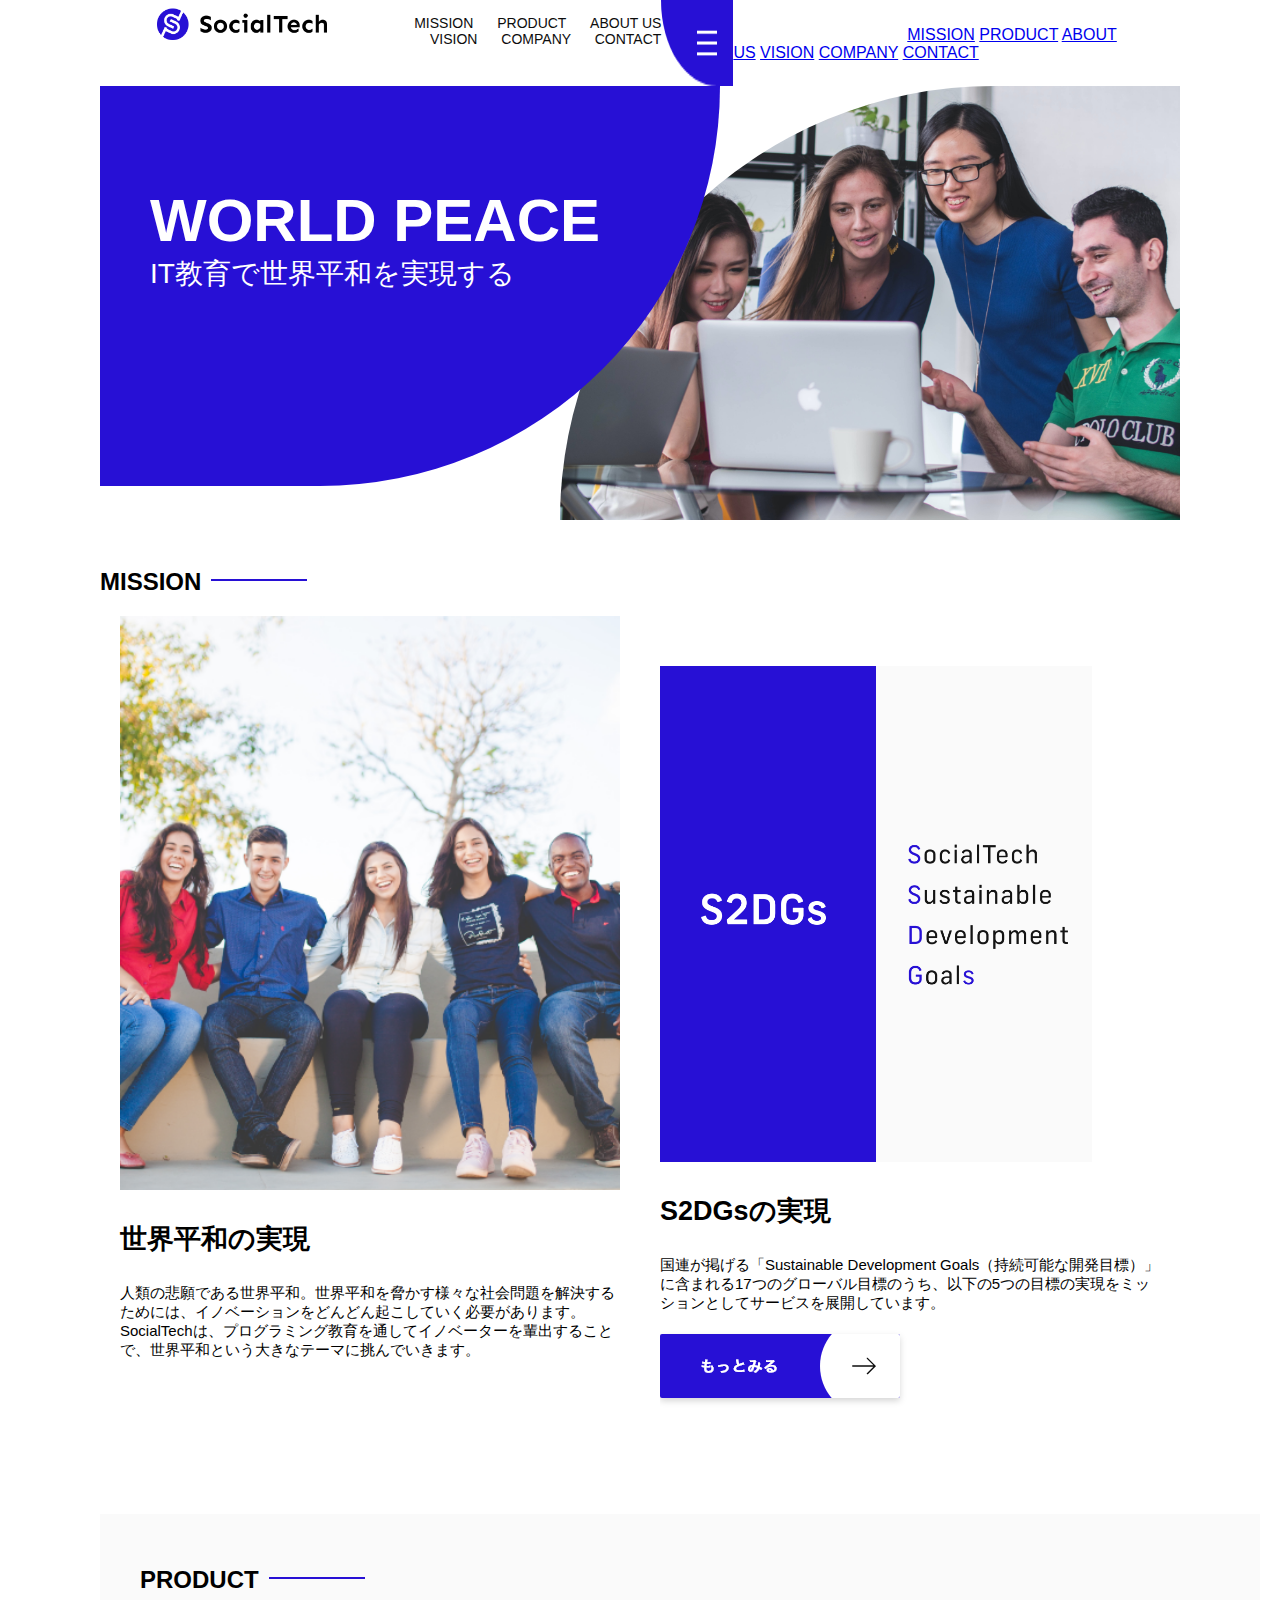
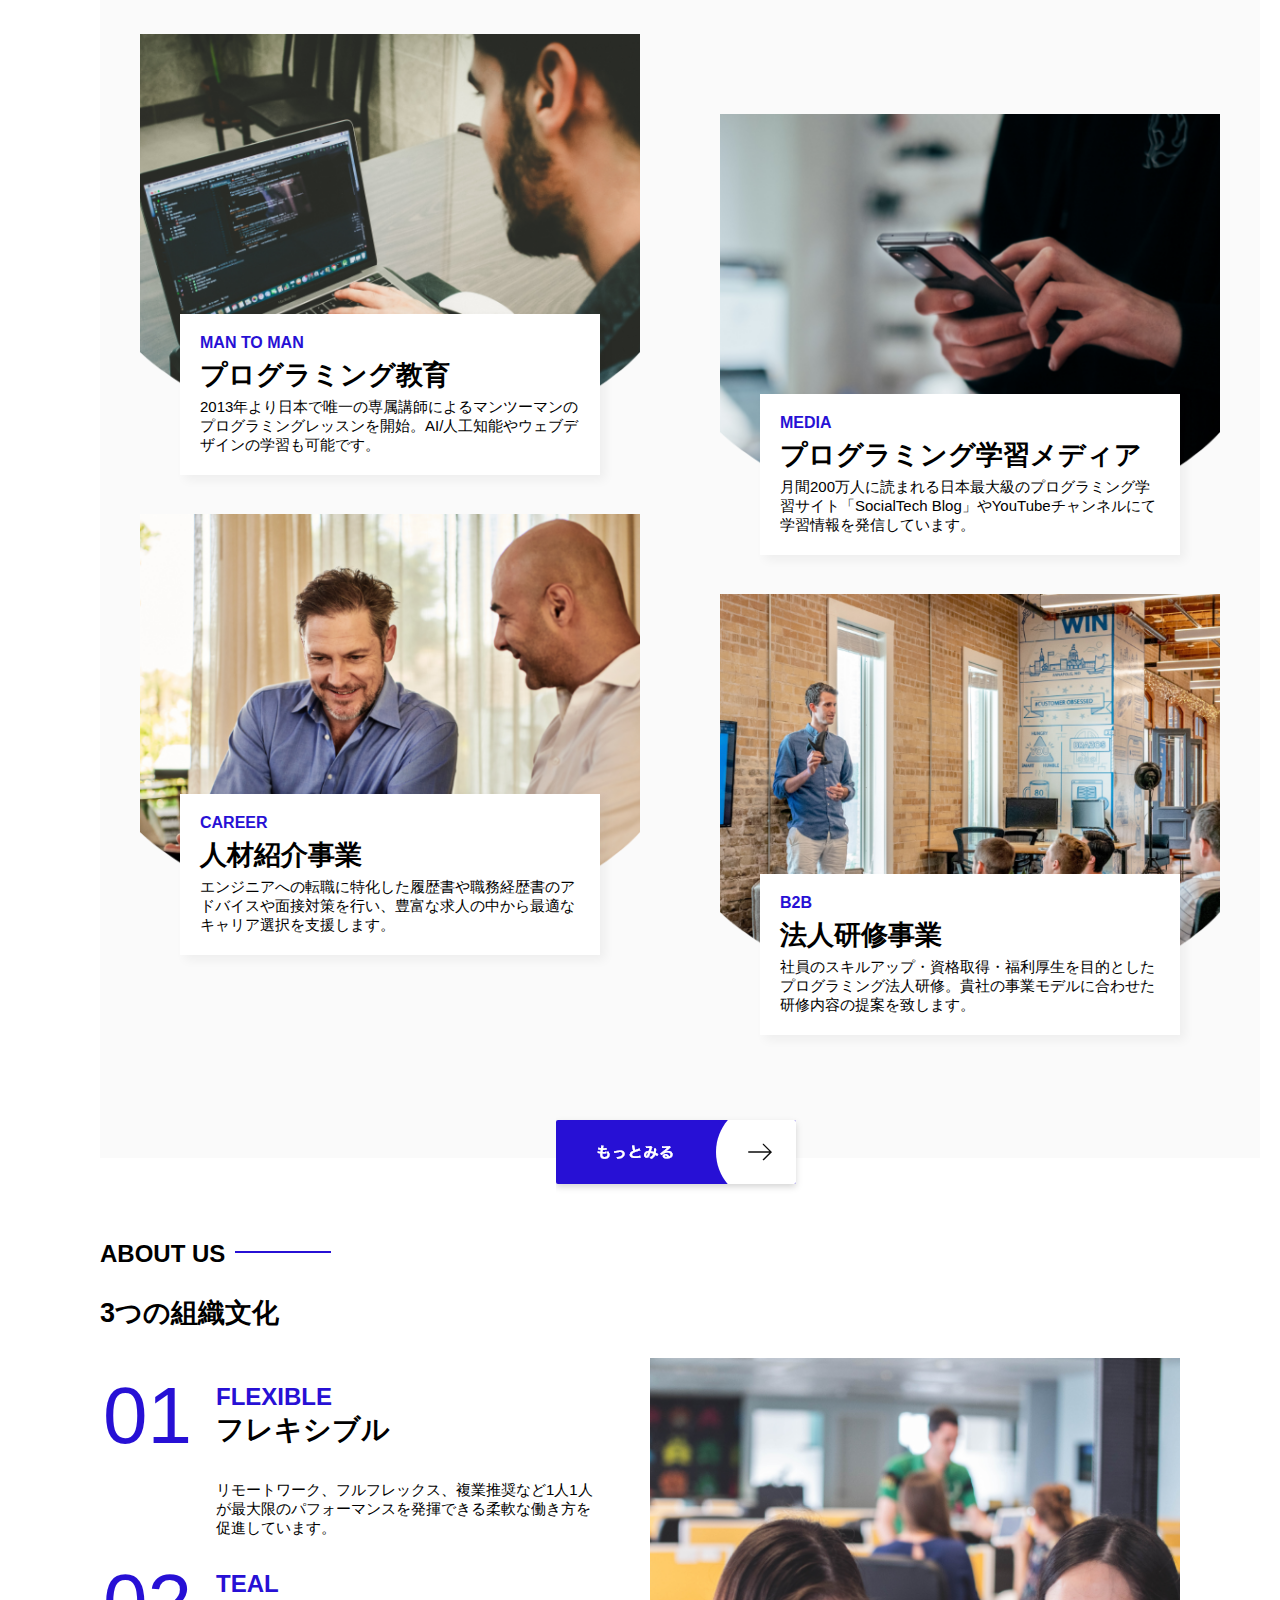
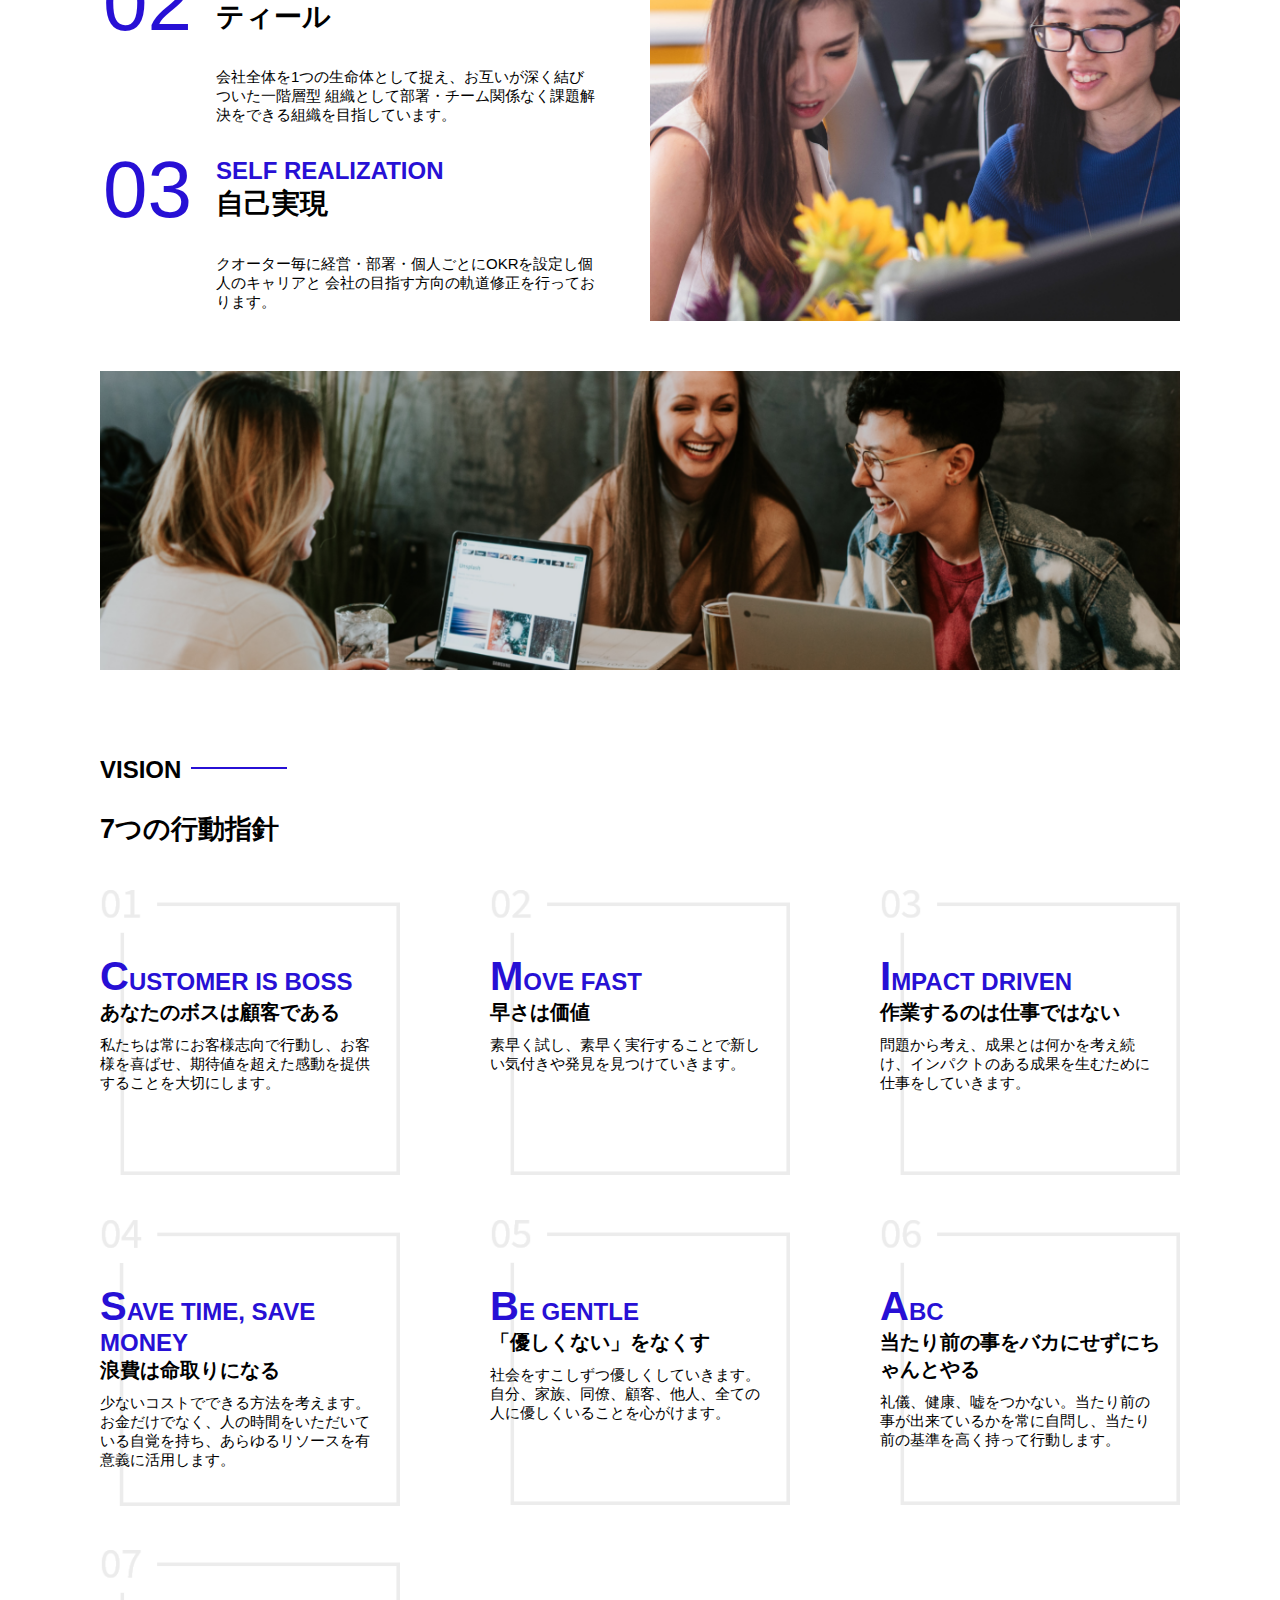
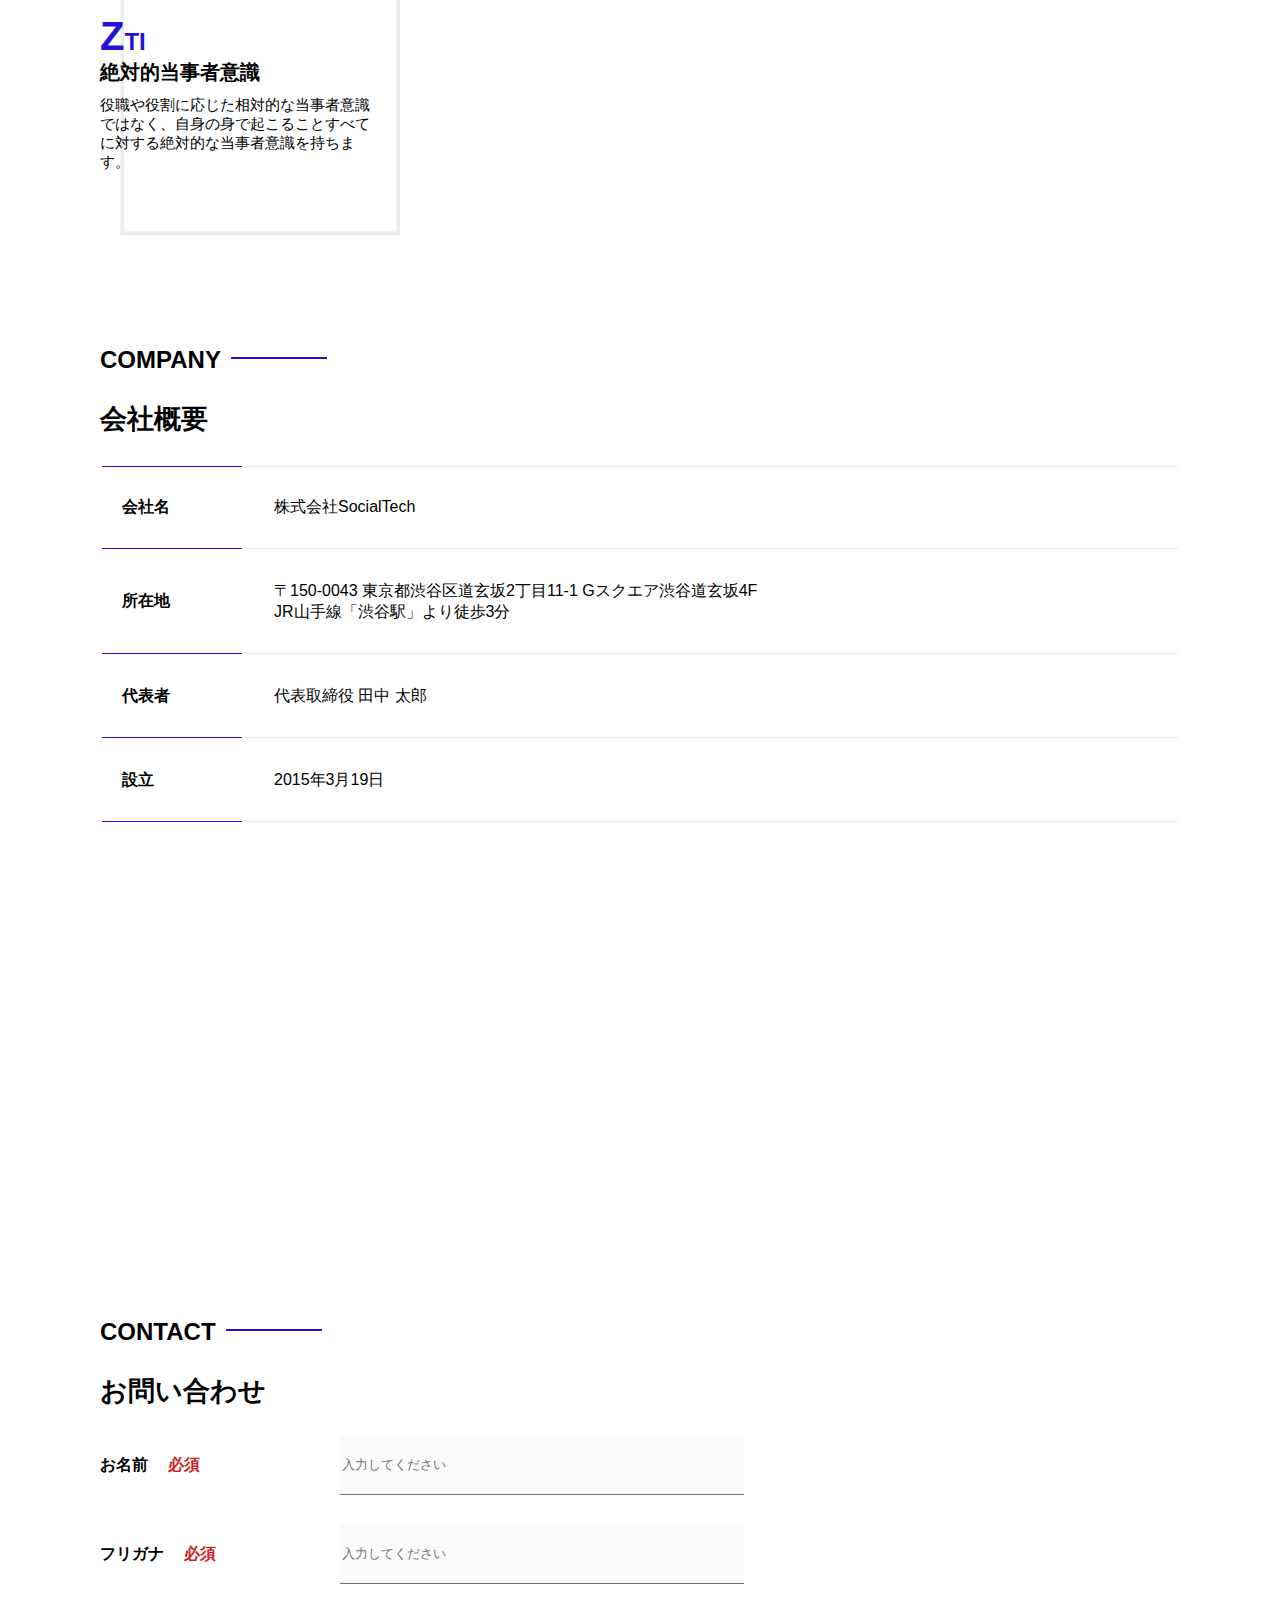
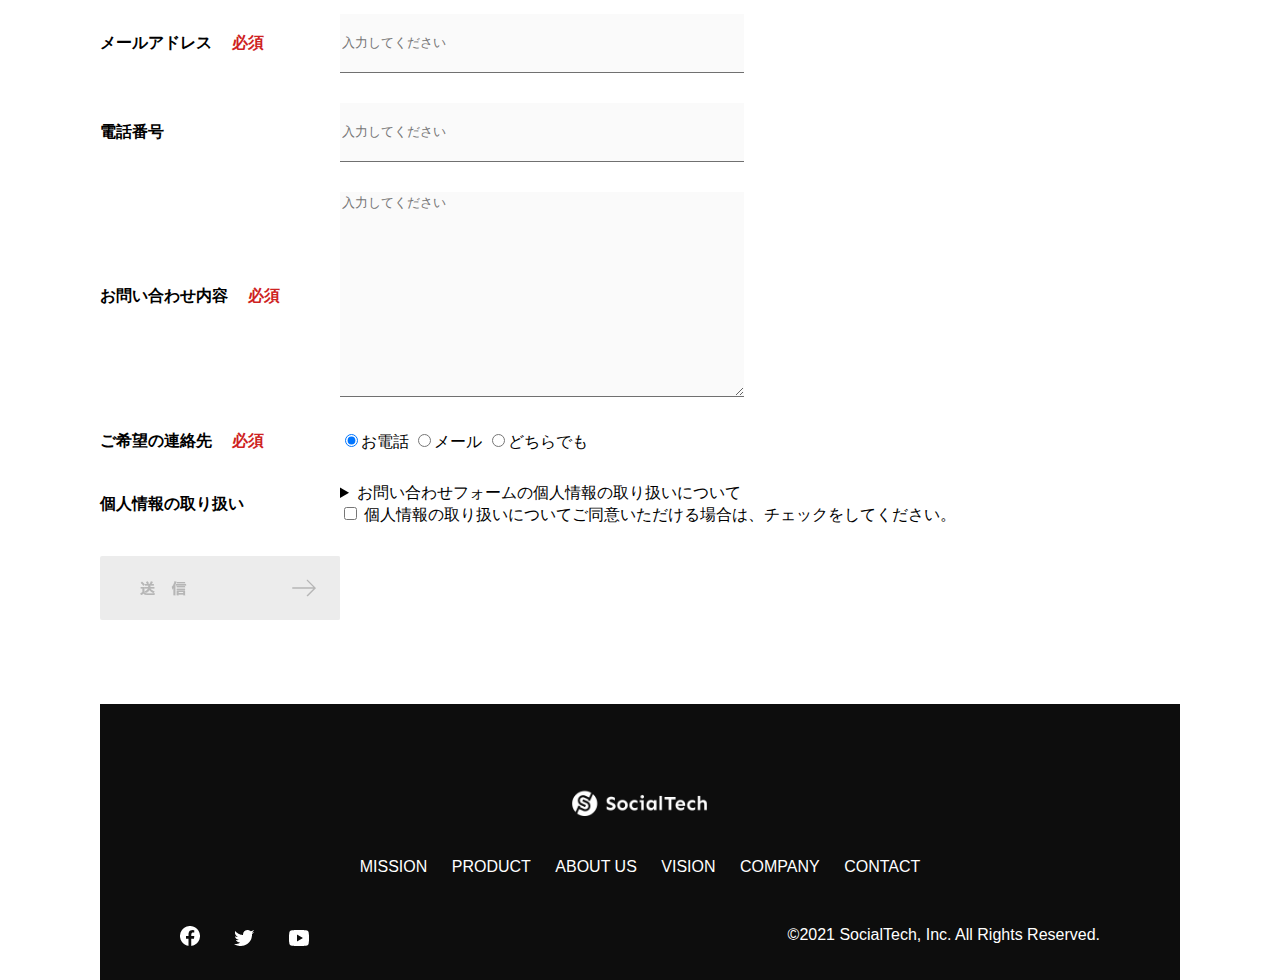
==== index.html @ 209471fd "socialTechページ作成" ====
<!DOCTYPE html>
<html>

  <head>
    <title>SocialTech</title>
    <meta charset="utf-8">
    <meta name="description" content="SocialTechはEdTech業界のリーディングカンパニーを目指します。">
    <meta name="viewport" content="width=device-width, initial-scale=1.0">
    <link rel="stylesheet" href="./style.css">
  </head>

  <body>
    <!-- ヘッダー -->
    <header>
      <!-- ロゴ -->
      <a href="index.html" id="logo"><img src="./images/logo.png" alt="トップページに戻る"></a>

      <!-- PC用ナビゲーション -->
      <nav id="nav-pc">
        <a href="mission.html">MISSION</a>
        <a href="product.html">PRODUCT</a>
        <a href="index.html#aboutus">ABOUT US</a>
        <a href="index.html#vision">VISION</a>
        <a href="index.html#company">COMPANY</a>
        <a href="index.html#contact">CONTACT</a>
      </nav>
      <!-- スマホ用メニューボタン -->
      <img id="menu-sp" src="images/button-menu.png" alt="ナビゲーションを開く"
        onclick="document.getElementById('nav-sp').style.display = 'block'">

      <!-- スマホ用ナビゲーション -->
      <nav id="nav-sp">
        <img id="close" src="images/button-close.png" alt="ナビゲーションを閉じる"
          onclick="document.getElementById('nav-sp').style.display = 'none'">
        <a id="logo-sp" href="index.html" onclick="document.getElementById('nav-sp').style.display = 'none'"><img
            src="images/logo-sp.png" alt="トップページに戻る"></a>
        <a class="menu" href="mission.html"
          onclick="document.getElementById('nav-sp').style.display = 'none'">MISSION</a>
        <a class="menu" href="product.html"
          onclick="document.getElementById('nav-sp').style.display = 'none'">PRODUCT</a>
        <a class="menu" href="index.html#aboutus"
          onclick="document.getElementById('nav-sp').style.display = 'none'">ABOUT
          US</a>
        <a class="menu" href="index.html#vision"
          onclick="document.getElementById('nav-sp').style.display = 'none'">VISION</a>
        <a class="menu" href="index.html#company"
          onclick="document.getElementById('nav-sp').style.display = 'none'">COMPANY</a>
        <a class="menu" href="index.html#contact"
          onclick="document.getElementById('nav-sp').style.display = 'none'">CONTACT</a>
        <div id="sns">
          <a href="https://www.facebook.com/sejuku2013"><img src="images/button-facebook.png" alt="Facebookのリンク"></a>
          <a href="https://twitter.com/samuraijuku"><img src="images/button-twitter.png" alt="Twitterのリンク"></a>
          <a href="https://www.youtube.com/channel/UCCFOQO5aDK0xXam4cUQXT8g"><img src="images/button-youtube.png"
              alt="YouTubeのリンク"></a>
        </div>
      </nav>
    </header>
    <main>
      <article>
        <!-- メインビジュアル -->
        <section id="main-visual">
          <div id="main-message">
            <h1>WORLD PEACE</h1>
            <p>IT教育で世界平和を実現する</p>
          </div>
          <img src="images/index/index-main.png" alt="PCの周りに集まる多国籍の仲間たち">
        </section>
        <section id="mission">
          <h2 class="index-h2">MISSION</h2>
          <div id="mission-flex">
            <div>
              <img id="mission-photo" src="images/index/index-mission.png" alt="屋外のベンチで写真を撮影する多国籍の仲間たち">
              <h3>世界平和の実現</h3>
              <p>
                人類の悲願である世界平和。世界平和を脅かす様々な社会問題を解決するためには、イノベーションをどんどん起こしていく必要があります。SocialTechは、プログラミング教育を通してイノベーターを輩出することで、世界平和という大きなテーマに挑んでいきます。
              </p>
            </div>
            <div>
              <img id="s2dgs" src="images/index/s2dgs.png" alt="S2DGs">
              <h3>S2DGsの実現</h3>
              <p>国連が掲げる「Sustainable Development Goals（持続可能な開発目標）」に含まれる17つのグローバル目標のうち、以下の5つの目標の実現をミッションとしてサービスを展開しています。
              </p>
              <a href="mission.html">
                <img src="images/button-more.png" alt="もっとみる">
              </a>
            </div>
          </div>
        </section>
        <!-- プロダクト -->
        <section id="product">
          <h2 class="index-h2">PRODUCT</h2>
          <div>
            <div id="product-left">
              <div>
                <img class="product-photo" src="images/index/index-mantoman.png" alt="PCでコードを書く男性">
                <div class="product-explain">
                  <span>MAN TO MAN</span>
                  <h3>プログラミング教育</h3>
                  <p>2013年より日本で唯一の専属講師によるマンツーマンのプログラミングレッスンを開始。AI/人工知能やウェブデザインの学習も可能です。</p>
                </div>
              </div>
              <div>
                <img class="product-photo" src="images/index/index-career.png" alt="笑顔で話し合う2人の男性">
                <div class="product-explain">
                  <span>CAREER</span>
                  <h3>人材紹介事業</h3>
                  <p>エンジニアへの転職に特化した履歴書や職務経歴書のアドバイスや面接対策を行い、豊富な求人の中から最適なキャリア選択を支援します。</p>
                </div>
              </div>
            </div>
            <div id="product-right">
              <div>
                <img class="product-photo" src="images/index/index-media.png" alt="スマートフォンを操作する人">
                <div class="product-explain">
                  <span>MEDIA</span>
                  <h3>プログラミング学習メディア</h3>
                  <p>月間200万人に読まれる日本最大級のプログラミング学習サイト「SocialTech Blog」やYouTubeチャンネルにて学習情報を発信しています。</p>
                </div>
              </div>
              <div>
                <img class="product-photo" src="images/index/index-b2b.png" alt="講演中の男性とそれを聴く人々">
                <div class="product-explain">
                  <span>B2B</span>
                  <h3>法人研修事業</h3>
                  <p>社員のスキルアップ・資格取得・福利厚生を目的としたプログラミング法人研修。貴社の事業モデルに合わせた研修内容の提案を致します。</p>
                </div>
              </div>
            </div>
          </div>
          <div>
            <a id="product-more" href="product.html">
              <img src="images/button-more.png" alt="もっとみる">
            </a>
          </div>
        </section>
        <section id="aboutus">
          <h2 class="index-h2">ABOUT US</h2>
          <h3>3つの組織文化</h3>
          <div>
            <table class="culture-table">
              <tr>
                <td>
                  <span class="culture-num">01</span>
                </td>
                <td>
                  <span class="culture-en">FLEXIBLE</span>
                  <span class="culture-jp">フレキシブル</span>
                </td>
              </tr>
              <tr>
                <td>
                  <!--空のセル-->
                </td>
                <td>
                  <p class="culture-description">
                    リモートワーク、フルフレックス、複業推奨など1人1人が最大限のパフォーマンスを発揮できる柔軟な働き方を促進しています。
                  </p>
                </td>
              </tr>
              <tr>
                <td>
                  <span class="culture-num">02</span>
                </td>
                <td>
                  <span class="culture-en">TEAL</span>
                  <span class="culture-jp">ティール</span>
                </td>
              </tr>
              <tr>
                <td>
                  <!--空のセル-->
                </td>
                <td>
                  <p class="culture-description">
                    会社全体を1つの生命体として捉え、お互いが深く結びついた一階層型
                    組織として部署・チーム関係なく課題解決をできる組織を目指しています。
                  </p>
                </td>
              </tr>
              <tr>
                <td>
                  <span class="culture-num">03</span>
                </td>
                <td>
                  <span class="culture-en">SELF REALIZATION</span>
                  <span class="culture-jp">自己実現</span>
                </td>
              </tr>
              <tr>
                <td>
                  <!--空のセル-->
                </td>
                <td>
                  <p class="culture-description">
                    クオーター毎に経営・部署・個人ごとにOKRを設定し個人のキャリアと
                    会社の目指す方向の軌道修正を行っております。
                  </p>
                </td>
              </tr>
            </table>
            <img class="culture-img" src="images/index/index-aboutus1.png" alt="笑顔で話し合う2人の女性">
          </div>
          <img class="culture-img2" src="images/index/index-aboutus2.png" alt="笑顔で話し合う3人の男女">
        </section>
        <!-- VISION -->
        <section id="vision">
          <h2 class="index-h2">VISION</h2>
          <h3>7つの行動指針</h3>
          <div>
            <div class="vision-box">
              <img src="images/index/vision-01.png" alt="01">
              <span>
                <h4>CUSTOMER IS BOSS</h4>
                <h5>あなたのボスは顧客である</h5>
                <p>私たちは常にお客様志向で行動し、お客様を喜ばせ、期待値を超えた感動を提供することを大切にします。</p>
              </span>
            </div>
            <div class="vision-box">
              <img src="images/index/vision-02.png" alt="02">
              <span>
                <h4>MOVE FAST</h4>
                <h5>早さは価値</h5>
                <p>素早く試し、素早く実行することで新しい気付きや発見を見つけていきます。</p>
              </span>
            </div>
            <div class="vision-box">
              <img src="images/index/vision-03.png" alt="03">
              <span>
                <h4>IMPACT DRIVEN</h4>
                <h5>作業するのは仕事ではない</h5>
                <p>問題から考え、成果とは何かを考え続け、インパクトのある成果を生むために仕事をしていきます。</p>
              </span>
            </div>
            <div class="vision-box">
              <img src="images/index//vision-04.png" alt="04">
              <span>
                <h4>SAVE TIME, SAVE MONEY</h4>
                <h5>浪費は命取りになる</h5>
                <p>少ないコストでできる方法を考えます。お金だけでなく、人の時間をいただいている自覚を持ち、あらゆるリソースを有意義に活用します。</p>
              </span>
            </div>
            <div class="vision-box">
              <img src="images/index/vision-05.png" alt="05">
              <span>
                <h4>BE GENTLE</h4>
                <h5>「優しくない」をなくす</h5>
                <p>社会をすこしずつ優しくしていきます。自分、家族、同僚、顧客、他人、全ての人に優しくいることを心がけます。</p>
              </span>
            </div>
            <div class="vision-box">
              <img src="images/index/vision-06.png" alt="06">
              <span>
                <h4>ABC</h4>
                <h5>当たり前の事をバカにせずにちゃんとやる</h5>
                <p>礼儀、健康、嘘をつかない。当たり前の事が出来ているかを常に自問し、当たり前の基準を高く持って行動します。</p>
              </span>
            </div>
            <div class="vision-box">
              <img src="images/index/vision-07.png" alt="07">
              <span>
                <h4>ZTI</h4>
                <h5>絶対的当事者意識</h5>
                <p>役職や役割に応じた相対的な当事者意識ではなく、自身の身で起こることすべてに対する絶対的な当事者意識を持ちます。</p>
              </span>
            </div>
          </div>
        </section>
        <section id="company">
          <h2 class="index-h2">COMPANY</h2>
          <h3>会社概要</h3>
          <table id="company-table">
            <tr>
              <th class="tableheader-first">会社名</th>
              <td class="cell-first">株式会社SocialTech</td>
            </tr>
            <tr>
              <th class="tableheader">所在地</th>
              <td class="cell">〒150-0043 東京都渋谷区道玄坂2丁目11-1 Gスクエア渋谷道玄坂4F<br>JR山手線「渋谷駅」より徒歩3分</td>
            </tr>
            <tr>
              <th class="tableheader">代表者</th>
              <td class="cell">代表取締役 田中 太郎</td>
            </tr>
            <tr>
              <th class="tableheader">設立</th>
              <td class="cell">2015年3月19日</td>
            </tr>
          </table>
          <iframe
            src="https://www.google.com/maps/embed?pb=!1m18!1m12!1m3!1d3241.7759544892483!2d139.69399665123464!3d35.65789123876098!2m3!1f0!2f0!3f0!3m2!1i1024!2i768!4f13.1!3m3!1m2!1s0x60188caa0042e8d1%3A0xba130bea826a7aa2!2z44CSMTUwLTAwNDMg5p2x5Lqs6YO95riL6LC35Yy66YGT546E5Z2C77yS5LiB55uu77yR77yR4oiS77yR!5e0!3m2!1sja!2sjp!4v1636872991912!5m2!1sja!2sjp"
            style="border:0;" allowfullscreen="" loading="lazy">
          </iframe>
        </section>
        <!-- お問い合わせフォーム -->
        <section id="contact">
          <h2 class="index-h2">CONTACT</h2>
          <h3>お問い合わせ</h3>
          <form>
            <input type="text" name="honeypot" style="display:none">
            <!-- STATIC FORMSのアクセスキー -->
            <input type="hidden" name="accessKey" value="f0b748d0-4c0d-41ff-9bed-d5db55f9c3b8">
            <!--メールのタイトル-->
            <input type="hidden" name="subject" value="お問い合わせフォーム" />
            <!--送信先のメールアドレスをvalueに設定する-->
            <input type="hidden" name="replyTo" value="〇〇〇@△△△.com">
            <!--redirectToのURLは公開後のURLへリンクする-->
            <input type="hidden" name="redirectTo" value="">
            <div>
              <div class="contact-heading">
                <label class="contact-label">お名前<span class="contact-span">必須</span></label>
              </div>
              <div class="contact-form">
                <input type="text" name="name" placeholder="入力してください" class="contact-textbox">
              </div>
            </div>
            <div>
              <div class="contact-heading">
                <label class="contact-label">フリガナ<span class="contact-span">必須</span></label>
              </div>
              <div>
                <input type="text" name="hurigana" placeholder="入力してください" class="contact-textbox">
              </div>
            </div>
            <div>
              <div class="contact-heading">
                <label class="contact-label">メールアドレス<span class="contact-span">必須</span></label>
              </div>
              <div>
                <input type="text" name="email" placeholder="入力してください" class="contact-textbox">
              </div>
            </div>
            <div>
              <div class="contact-heading">
                <label class="contact-label">電話番号</label>
              </div>
              <div>
                <input type="text" name="tel" placeholder="入力してください" class="contact-textbox">
              </div>
            </div>
            <div>
              <div class="contact-heading">
                <label class="contact-label">お問い合わせ内容<span class="contact-span">必須</span></label>
              </div>
              <div>
                <textarea class="contact-textarea " placeholder="入力してください" name="message"></textarea>
              </div>
            </div>
            <div>
              <div class="contact-heading">
                <label class="contact-label">ご希望の連絡先<span class="contact-span">必須</span></label>
              </div>
              <div>
                <input class="radiobutton" type="radio" value="tel" name="contact" checked><label>お電話</label>
                <input class="radiobutton" type="radio" value="mail" name="contact"><label>メール</label>
                <input class="radiobutton" type="radio" value="both" name="contact"><label>どちらでも</label>
              </div>
            </div>
            <div>
              <div class="contact-heading">
                <label class="contact-label">個人情報の取り扱い</label>
              </div>
              <div>
                <details>
                  <summary>お問い合わせフォームの個人情報の取り扱いについて</summary>
                  <div>
                    <span>１．組織の名称又は氏名</span><br>
                    株式会社SocialTech<br><br>
                    <span>２．個人情報保護管理者（若しくはその代理人）の氏名又は職名、所属及び連絡先
                      鈴木 一郎 コーポレート部</span><br>
                    メールアドレス：support@socialtech.net<br>
                    TEL：03-xxxx-xxxx<br>
                    <span>３．個人情報の利用目的</span><br>
                    ・本サービス及び本サービスに関連する情報の提供又はそれらに関する連絡のため<br>
                    ・ユーザーの本人確認のため<br>
                    ・当社サービスのご案内のため<br>
                    ・当社の商品等の広告または宣伝（電子メールによるものを含むものとします。）<br><br>
                    <span>４．個人情報の取り扱い業務の委託</span><br>
                    個人情報の取扱業務の全部または一部を外部に業務委託する場合があります。<br>
                    その際、弊社は、個人情報を適切に保護できる管理体制を敷き実行していることを条件として<br>
                    委託先を厳選したうえで、機密保持契約を委託先と締結し、お客様の個人情報を厳密に管理させます。<br><br>
                    <span>５．個人情報の開示等の請求</span><br>
                    お客様は、弊社に対してご自身の個人情報の開示等（利用目的の通知、開示、内容の訂正・追加・削除、利用の停止または消去、第三者への提供の停止）に関して、当社問合わせ窓口に申し出ることができます。<br>
                    その際、弊社はお客様ご本人を確認させていただいたうえで、合理的な期間内に対応いたします。<br><br>
                    なお、個人情報に関する弊社問合わせ先は、次の通りです。<br><br>
                    株式会社SocialTech　個人情報問合せ窓口<br>
                    〒150-0043　東京都渋谷区道玄坂2丁目11-1 Ｇスクエア渋谷道玄坂 4F<br>
                    メールアドレス：support@socialtech.net　TEL：03-xxxx-xxxx<br><br>
                    <span>６．個人情報を提供されることの任意性について</span><br><br>
                    お客様がご自身の個人情報を弊社に提供されるか否かは、お客様のご判断によりますが、もしご提供されない場合には、適切なサービスが提供できない場合がありますので予めご了承ください。
                  </div>
                </details>
                <input type="checkbox" name="agree">
                <span>個人情報の取り扱いについてご同意いただける場合は、チェックをしてください。</span>
              </div>
            </div>
            <input type="image" value="Submit" src="images/button-submit.png" alt="送信する">
          </form>
        </section>
      </article>
    </main>
    <footer>
      <div id="footer-logo">
        <img src="images/logo-sp.png" alt="SocialTech">
      </div>
      <div id="footer-link">
        <a href="mission.html">MISSION</a>
        <a href="product.html">PRODUCT</a>
        <a href="index.html#aboutus">ABOUT US</a>
        <a href="index.html#vision">VISION</a>
        <a href="index.html#company">COMPANY</a>
        <a href="index.html#contact">CONTACT</a>
      </div>
      <div id="sns-footer">
        <a href="https://www.facebook.com/sejuku2013"><img src="images/button-facebook.png" alt="Facebookのリンク"></a>
        <a href="https://twitter.com/samuraijuku"><img src="images/button-twitter.png" alt="Twitterのリンク"></a>
        <a href="https://www.youtube.com/channel/UCCFOQO5aDK0xXam4cUQXT8g"><img src="images/button-youtube.png"
            alt="YouTubeのリンク"></a>
        <span id="copyright">&copy;2021 SocialTech, Inc. All Rights Reserved. </span>
      </div>
    </footer>
  </body>

</html>
---- style.css ----
/* PC、スマホ共通スタイル */
body {
  font-family: "Source Sans Pro", "Hiragino Kaku Gothic ProN", Meiryo, Arial, sans-serif;
}

p {
  font-size: 15px;
}

/*================
 PC用のスタイル
=================*/
/* 横幅設定 */
@media screen and (min-width: 768px) {
  body {
    max-width: 1080px;
    min-width: 960px;
    margin: 0 auto 0 auto;
  }

  /* ヘッダー */
  header {
    display: flex;
    justify-content: space-between;
    max-width: 980px;
    margin: 0 auto 0 auto;
  }

  /* ナビゲーションのレイアウト */
  #nav-pc {
    text-align: right;
    font-size: 14px;
    padding-top: 15px;
  }

  /* ナビゲーションのリンクの装飾設定 */
  #nav-pc>a {
    text-decoration: none;
    margin-left: 20px;
  }

  #nav-pc>a:link {
    color: #0d0d0d;
  }

  #nav-pc>a:visited {
    color: #0d0d0d;
  }

  #nav-pc>a:hover {
    color: #0d0d0d;
    text-decoration: underline;
  }

  #nav-pc>a:active {
    color: #0d0d0d;
  }

  /* メインビジュアル*/
  #main-visual {
    position: relative;
    height: 400px;
  }

  #main-message {
    position: absolute;
    top: 0;
    left: 0;
    background-color: #2710d5;
    color: #ffffff;
    border-radius: 0 0 476px 0;
    max-width: 620px;
    height: 100%;
    width: 100%;
    z-index: 11;
  }

  #main-message>h1 {
    font-size: 60px;
    font-weight: bold;
    margin: 100px 0 0 50px;
  }

  #main-message>p {
    font-size: 28px;
    margin: 0 0 0 50px;
  }

  #main-visual>img {
    max-width: 620px;
    border-radius: 476px 0 0 0;
    position: absolute;
    top: 0;
    right: 0;
    z-index: 10;
  }

  /* 見出し */
  h2 {
    margin: 40px 0 0 0;
  }

  h2::after {
    content: url("images/line.png");
    margin-left: 10px;
  }

  h3 {
    font-size: 27px;
  }

  /* ミッション */
  #mission {
    margin: 80px auto 80px auto;
    width: 100%;
  }

  #mission-flex {
    width: 100%;
    display: flex;
  }

  #mission-flex>div {
    width: 50%;
    margin: 20px;
  }

  #mission-photo {
    width: 100%;
  }

  #s2dgs {
    margin-top: 50px;
  }

  /* プロダクト */
  #product {
    background-color: #fafafa;
    width: 100%;
    margin: 80px 0 80px 0;
    padding: 10px 40px 0px 40px;
  }

  /* 外枠 */
  #product>div {
    margin-top: 40px;
    display: flex;
  }

  /* 左のカラム */
  #product-left {
    width: 50%;
    margin-right: 20px;
  }

  /* 右のカラム */
  #product-right {
    width: 50%;
    margin-left: 20px;
    margin-top: 80px;
  }

  /* 画像＋説明の枠 */
  #product-left>div {
    position: relative;
    height: 480px;
    margin-right: 20px;
  }

  #product-right>div {
    position: relative;
    height: 480px;
    margin-left: 20px;
  }

  /* 画像 */
  .product-photo {
    width: 100%;
  }

  /* 説明文の枠 */
  .product-explain {
    background-color: #ffffff;
    position: absolute;
    left: 0;
    top: 280px;
    margin: 0 40px 0 40px;
    padding: 20px;
    box-shadow: 5px 5px 10px rgba(0, 0, 0, 0.05);
  }

  /* 説明文の英語 */
  .product-explain>span {
    color: #2710d5;
    font-weight: bold;
    font-size: 16px;
    margin: 0;
  }

  /* 説明文の見出し */
  .product-explain>h3 {
    margin: 5px 0 5px 0;
  }

  /* 説明文 */
  .product-explain>p {
    margin: 0;
  }

  /* 「もっとみる」ボタン */
  #product-more {
    margin: 0 auto -42px auto;
  }

  /* ABOUT US */
  #aboutus {
    margin: 80px auto 80px auto;
  }

  /* 3つの組織文化と画像を入れる枠 */
  #aboutus>div {
    display: flex;
  }

  /* 画像 */
  .culture-img {
    width: 100%;
    align-self: flex-start;
  }

  .culture-img2 {
    margin-top: 50px;
    width: 100%;
  }

  /* 3つの組織文化の表 */
  .culture-table {
    max-width: 500px;
    margin-right: 50px;
  }

  /* 番号 */
  .culture-num {
    font-size: 80px;
    color: #2710d5;
    margin: 0 20px 0 0;
  }

  /* 組織文化英語 */
  .culture-en {
    color: #2710d5;
    font-weight: bold;
    font-size: 24px;
    display: block;
  }

  /* 組織文化日本語 */
  .culture-jp {
    font-size: 28px;
    font-weight: bold;
  }

  /* ビジョン */
  #vision {
    margin: 80px auto 80px auto;
  }

  /* セクション内の外枠 */
  #vision>div {
    width: 100%;
    display: flex;
    justify-content: space-between;
    flex-wrap: wrap;
  }

  /* 7つの行動指針の枠 */
  .vision-box {
    width: 300px;
    height: 300px;
    margin-bottom: 30px;
    position: relative;
  }

  .vision-box>img {
    width: 100%;
    height: auto;
    position: absolute;
    top: 0;
    left: 0;
    z-index: 30;
  }

  .vision-box>span {
    position: absolute;
    top: 0;
    left: 0;
    z-index: 31;
    margin-right: 20px;
  }

  .vision-box>span>h4 {
    color: #2710d5;
    font-size: 24px;
    margin: 80px 0 0 0;
  }

  .vision-box>span>h4::first-letter {
    font-size: 40px;
  }

  .vision-box>span>h5 {
    font-size: 20px;
    margin: 0 0 0 0;
  }

  .vision-box>span>p {
    margin: 10px 0 0 0;
  }

  /* 説明文 */
  .culture-description {
    margin: 0;
  }

  /* 会社概要 */
  #company {
    margin: 80px auto 80px auto;
  }

  #company-table {
    width: 100%;
  }

  .tableheader {
    text-align: left;
    padding: 20px;
    border-bottom-color: #2710d5;
    border-bottom-width: 1px;
    border-bottom-style: solid;
    width: 100px;
  }

  .tableheader-first {
    text-align: left;
    padding: 20px;
    border-bottom-color: #2710d5;
    border-bottom-width: 1px;
    border-bottom-style: solid;
    border-top-color: #2710d5;
    border-top-width: 1px;
    border-top-style: solid;
    width: 100px;
  }

  .cell {
    padding: 30px;
    border-bottom-color: #ececec;
    border-bottom-width: 1px;
    border-bottom-style: solid;
  }

  .cell-first {
    padding: 30px;
    border-bottom-color: #ececec;
    border-bottom-width: 1px;
    border-bottom-style: solid;
    border-top-color: #ececec;
    border-top-width: 1px;
    border-top-style: solid;
  }

  #company>iframe {
    width: 100%;
    height: 368px;
    margin-top: 40px;
  }

  /* お問い合わせ */
  #contact {
    margin: 80px auto 80px auto;
  }

  /* 外枠 */
  #contact>form>div {
    display: flex;
    flex-direction: row;
    flex-wrap: wrap;
    padding-bottom: 30px;
  }

  /* 左列の見出し */
  .contact-heading {
    width: 240px;
    align-self: center;
  }

  /* 見出しのラベル */
  .contact-label {
    font-weight: bold;
  }

  /* 必須 */
  .contact-span {
    color: #ce2222;
    margin: 0 0 0 20px;
    font-weight: bold;
  }

  /* テキストボックス */
  .contact-textbox {
    border-top: 0;
    border-left: 0;
    border-right: 0;
    border-bottom-width: 1px;
    border-bottom-color: #707070;
    border-bottom-style: solid;
    background-color: #fafafa;
    width: 400px;
    height: 56px;
  }

  /* お問い合わせ内容のテキストエリア */
  .contact-textarea {
    border-top: 0;
    border-left: 0;
    border-right: 0;
    border-bottom-width: 1px;
    border-bottom-color: #707070;
    border-bottom-style: solid;
    background-color: #fafafa;
    width: 400px;
    height: 200px;
  }

  /* 個人情報の取り扱い */
  details {
    width: 700px;
  }

  details>div {
    background-color: #fafafa;
    padding: 20px;
  }

  details>div>span {
    font-weight: bold;
  }

  /* フッター */
  footer {
    background-color: #0d0d0d;
    text-align: center;
    padding: 80px 80px 30px 80px;
  }

  #footer-logo {
    margin-bottom: 30px;
  }

  #footer-link {
    margin-bottom: 50px;
  }

  #footer-link>a {
    text-decoration: none;
    margin: 10px;
  }

  #footer-link>a:link {
    color: #ffffff;
  }

  #footer-link>a:visited {
    color: #ffffff;
  }

  #footer-link>a:hover {
    color: #ffffff;
    text-decoration: underline;
  }

  #footer-link>a:active {
    color: #ffffff;
  }

  #sns-footer {
    text-align: left;
    width: 100%;
  }

  #sns-footer>a {
    margin-right: 30px;
  }

  #copyright {
    color: #ffffff;
    float: right;
  }

  * mission.html用スタイル */

  /* ミッションのメインビジュアル */
  #mission-main {
    height: 496px;
    width: 100%;
    background-image: url("images/mission/mission-main.png");
    background-repeat: no-repeat;
    background-position-y: center;
  }

  #mission-title {
    background-color: #2710d5;
    width: 368px;
    color: #ffffff;
    height: 496px;
    border-radius: 0 248px 248px 0;
    position: relative;
  }

  #mission-title>h1 {
    position: absolute;
    top: 0;
    left: 100px;
    font-size: 80px;
  }

  #mission-title>span {
    position: absolute;
    top: 200px;
    left: 100px;
    font-size: 26px;
  }

  #mission-title>div {
    position: absolute;
    top: 350px;
    left: 100px;
    font-size: 16px;
  }

  #mission-s2dgs {
    width: 100%;
    margin: 20px;
  }

  .mission-h2 {
    color: #2710d5;
    font-size: 40px;
  }

  .mission-h2::after {
    content: none;
  }

  #mission-5goals {
    margin: 20px;
    display: flex;
  }

  #mission-5goals>div {
    flex-grow: 1;
    padding: 20px;
  }

  #mission-5goals>div>div {
    margin-bottom: 40px;
  }

  .fivegoals-image-right {
    float: right;
    margin: 20px;
  }

  .fivegoals-image-left {
    float: left;
    margin: 20px;
  }

  .fivegoals-number {
    color: #2710d5;
    font-size: 48px;
    margin: 0;
  }

  .fivegoals-h3 {
    font-size: 28px;
    font-weight: bold;
    margin: 0;
  }

  .fivegoals-p {
    margin: 0;
  }

  /* プロダクトページ */
  #product-main {
    height: 496px;
    width: 100%;
    background-image: url("images/product/product-main.png");
    background-repeat: no-repeat;
    background-position-y: center;
  }

  #product-title {
    background-color: #2710d5;
    width: 368px;
    color: #ffffff;
    height: 496px;
    border-radius: 0 248px 248px 0;
    position: relative;
  }

  #product-title>h1 {
    position: absolute;
    top: 0;
    left: 100px;
    font-size: 80px;
  }

  #product-title>span {
    position: absolute;
    top: 200px;
    left: 100px;
    font-size: 26px;
  }

  #product-title>div {
    position: absolute;
    top: 350px;
    left: 100px;
    font-size: 16px;
  }

  /* セクション1 */
  .product-section1 {
    position: relative;
    margin: 20px;
    height: 340px;
  }

  .product-section1>img {
    position: absolute;
    top: 0;
    left: 0;
    width: 450px;
    margin: 0 40px 30px 0;
    border-radius: 0 432px 0 0;
  }

  .product-section1>div {
    position: absolute;
    top: 0;
    left: 480px;
  }

  /* セクション2 */
  .product-section2 {
    position: relative;
    margin: 20px;
    height: 340px;
  }

  .product-section2>img {
    position: absolute;
    top: 0;
    right: 0;
    width: 450px;
    margin: 0 0 30px 40px;
    border-radius: 432px 0 0 0;
  }

  .product-section2>div {
    width: 500px;
    position: absolute;
    top: 0;
    left: 0;
  }

  .product-h2 {
    color: #2710d5;
    font-size: 24px;
    margin: 0;
  }

  .product-h3 {
    font-size: 28px;
    margin: 0;
  }
}

/*====================
  スマートフォン用のスタイル
  =====================*/
@media screen and (max-width: 767px) {
  body {
    min-width: 375px;
    margin: 0;
  }

  /* PC用ナビゲーション非表示 */
  #nav-pc {
    display: none;
  }

  /* ハンバーガーメニュー */
  #menu-sp {
    float: right;
    padding: 0;
  }

  /* スマホ用ナビゲーションの表示切替 */
  /* 初期状態、レイアウトと非表示設定 */
  #nav-sp {
    background-color: #2710d5;
    position: absolute;
    left: 0;
    top: 0;
    height: 100%;
    width: 100%;
    display: none;
    z-index: 100;
  }

  /* ×ボタン */
  #close {
    position: absolute;
    top: 20px;
    right: 20px;
  }

  /* ナビゲーションメニュー用ロゴ */
  #logo-sp {
    margin: 80px 0 30px 20px;
  }

  /* ナビゲーションのリンクの装飾設定 */
  #nav-sp>a {
    display: block;
  }

  #nav-sp>a:link {
    color: #ffffff;
  }

  #nav-sp>a:visited {
    color: #ffffff;
  }

  #nav-sp>a:hover {
    color: #ffffff;
    text-decoration: underline;
  }

  #nav-sp>a:active {
    color: #ffffff;
  }

  #nav-sp>.menu {
    text-decoration: none;
    display: block;
    margin: 0 20px 0 20px;
    height: 44px;
    font-size: 16px;
    background-image: url("images/arrow.png");
    background-repeat: no-repeat;
    background-position: right top;
  }

  #sns {
    position: absolute;
    bottom: 20px;
    left: 20px;
  }

  #sns>a {
    margin-right: 30px;
  }

  /* メインビジュアル */
  #main-visual {
    position: relative;
    height: 470px;
    width: 100%;
    overflow: hidden;
  }

  #main-visual>div {
    position: absolute;
    top: 0;
    left: 0;
    background-color: #2710d5;
    color: white;
    border-radius: 0 0 476px 0;
    text-align: center;
    height: 280px;
    width: 100%;
    z-index: 11;
  }

  #main-visual>div>h1 {
    font-size: 28px;
    margin: 90px 0 0 0;
  }

  #main-visual>div>p {
    margin: 0;
  }

  #main-visual>img {
    width: 100%;
    border-radius: 476px 0 0 0;
    z-index: 10;
    position: absolute;
    bottom: 0;
    right: 0;
  }

  /* 見出し */
  h2::after {
    content: url("images/line.png");
    margin-left: 10px;
  }

  h3 {
    font-size: 24px;
    margin: 10px 0 0 0;
  }

  /* 見出し */
  h2::after {
    content: url("images/line.png");
    margin-left: 10px;
  }

  h3 {
    font-size: 24px;
    margin: 10px 0 0 0;
  }

  /* ミッション */
  #mission {
    margin: 20px;
  }

  #mission-photo {
    width: 100%;
  }

  #s2dgs {
    width: 100%;
  }

  /* プロダクト */
  #product {
    background-color: #fafafa;
    margin: 80px auto 0px auto;
    max-width: 980px;
    padding-top: 10px;
  }

  #product h2 {
    margin-left: 20px;
  }

  /* 外枠 */
  /* 左右のカラム　スマホでは縦並び */
  #product-left,
  #product-right {
    margin-right: 20px;
    margin-left: 20px;
  }

  /* 画像＋説明の枠 */
  #product-left>div,
  #product-right>div {
    position: relative;
    height: 540px;
  }

  /* 説明文の枠 */
  .product-explain {
    background-color: #ffffff;
    position: absolute;
    left: 0;
    bottom: 50px;
    padding: 20px;
    box-shadow: 5px 5px 10px rgba(0, 0, 0, 0.05);
  }

  .product-explain>span {
    color: #2710d5;
    font-weight: bold;
    font-size: 16px;
    margin: 0px;
  }

  .product-explain>h3 {
    margin: 10px 0 10px 0;
  }

  /* 画像 */
  .product-photo {
    width: 100%;
  }

  #product-more>img {
    margin: 0 0 -42px 20px;
  }

  /* ABOUT US */
  #aboutus {
    margin: 80px 20px 80px 20px;
  }

  #aboutus>div {
    display: flex;
    flex-direction: column;
  }

  .culture-table {
    width: 100%;
    padding-right: 20px;
    order: 2;
  }

  .culture-img {
    width: 100%;
    order: 1;
  }

  .culture-img2 {
    width: 100%;
  }

  /* ABOUT US */
  #aboutus {
    margin: 80px 20px 80px 20px;
  }

  #aboutus>div {
    display: flex;
    flex-direction: column;
  }

  .culture-table {
    width: 100%;
    padding-right: 20px;
    order: 2;
  }

  .culture-img {
    width: 100%;
    order: 1;
  }

  .culture-img2 {
    width: 100%;
  }

  .culture-num {
    font-size: 80px;
    color: #2710d5;
  }

  .culture-en {
    color: #2710d5;
    font-weight: bold;
    font-size: 24px;
    display: block;
  }

  .culture-jp {
    display: block;
  }

  .culture-description {
    margin: 0;
  }

  /* ABOUT US */
  #aboutus {
    margin: 80px 20px 80px 20px;
  }

  #aboutus>div {
    display: flex;
    flex-direction: column;
  }

  .culture-table {
    width: 100%;
    padding-right: 20px;
    order: 2;
  }

  .culture-img {
    width: 100%;
    order: 1;
  }

  .culture-img2 {
    width: 100%;
  }

  .culture-num {
    font-size: 80px;
    color: #2710d5;
  }

  .culture-en {
    color: #2710d5;
    font-weight: bold;
    font-size: 24px;
    display: block;
  }

  .culture-jp {
    display: block;
  }

  .culture-description {
    margin: 0;
  }

  /* ビジョン */
  #vision {
    margin: 80px 20px 80px 20px;
  }

  .vision-box {
    width: 300px;
    height: 300px;
    margin-bottom: 30px;
    position: relative;
  }

  .vision-box>img {
    width: 100%;
    height: auto;
    position: absolute;
    top: 0;
    left: 0;
    z-index: 30;
  }

  .vision-box>span {
    position: absolute;
    top: 0;
    left: 0;
    z-index: 31;
    margin-right: 20px;
  }

  .vision-box>span>h4 {
    color: #2710d5;
    font-size: 24px;
    margin: 60px 0 0 0;
  }

  .vision-box>span>h5 {
    font-size: 20px;
    margin: 0 0 0 0;
  }

  .vision-box>span>p {
    margin: 10px 0 0 0;
  }

  #company {
    margin: 80px auto 80px auto;
    max-width: 980px;
    margin: 0 20px 0 20px;
  }

  #company>h3 {
    margin-bottom: 20px;
  }

  #company>table {
    width: 100%;
  }

  .tableheader-first {
    text-align: left;
    padding: 20px;
    border-bottom-color: #2710d5;
    border-bottom-width: 1px;
    border-bottom-style: solid;
    border-top-color: #2710d5;
    border-top-width: 1px;
    border-top-style: solid;
    width: 50px;
  }

  .tableheader {
    text-align: left;
    padding: 20px;
    border-bottom-color: #2710d5;
    border-bottom-width: 1px;
    border-bottom-style: solid;
    width: 50px;
  }

  .cell {
    padding: 20px;
    border-bottom-color: #ececec;
    border-bottom-width: 1px;
    border-bottom-style: solid;
  }

  .cell-first {
    padding: 20px;
    border-bottom-color: #ececec;
    border-bottom-width: 1px;
    border-bottom-style: solid;
    border-top-color: #ececec;
    border-top-width: 1px;
    border-top-style: solid;
  }

  #company>iframe {
    width: 100%;
    height: 240px;
    margin: 40px 0 0 0;
  }

  #contact {
    margin: 80px 20px 80px 20px;
  }

  #contact>h3 {
    margin-bottom: 20px;
  }

  #contact>form>div {
    margin-bottom: 20px;
  }

  .contact-heading {
    margin-bottom: 20px;
  }

  /* ラベル */
  .contact-label {
    font-weight: bold;
  }

  /* 必須 */
  .contact-span {
    color: #ce2222;
    margin: 0 0 0 20px;
    font-weight: bold;
  }

  .contact-textbox {
    height: 56px;
    border-top: 0;
    border-left: 0;
    border-right: 0;
    background-color: #fafafa;
    border-bottom-color: #707070;
    border-bottom-width: 1px;
    border-style: solid;
    min-width: 300px;
    width: 100%;
  }

  .contact-textarea {
    height: 150px;
    border-top: 0;
    border-left: 0;
    border-right: 0;
    background-color: #fafafa;
    width: 100%;
  }

  .radiobutton {
    margin-bottom: 20px;
  }

  .radiobutton+label::after {
    content: "\A";
    white-space: pre;
  }

  /* フッター */
  footer {
    background-color: #0d0d0d;
    padding: 30px 20px 50px 20px;
  }

  #footer-logo {
    margin-bottom: 30px;
  }

  #footer-link {
    margin-bottom: 50px;
  }

  #footer-link>a {
    text-decoration: none;
    margin: 0 20px 30px 0;
    display: block;
    background-image: url("images/arrow.png");
    background-repeat: no-repeat;
    background-position: right top;
  }

  #footer-link>a:link {
    color: #ffffff;
  }

  #footer-link>a:visited {
    color: #ffffff;
  }

  #footer-link>a:hover {
    color: #ffffff;
    text-decoration: underline;
  }

  #footer-link>a:active {
    color: #ffffff;
  }

  #sns-footer {
    display: block;
    width: 100%;
  }

  #sns-footer>a {
    margin-right: 30px;
  }

  #copyright {
    font-size: 12px;
    display: block;
    margin-top: 30px;
    color: #ffffff;
  }

  /* mission.html用スタイル */
  /* ミッションのメインビジュアル */
  #mission-main {
    height: 256px;
    width: 100%;
    background-image: url("images/mission/mission-main.png");
    background-repeat: no-repeat;
    background-position-y: center;
    background-size: auto 208px;
  }

  #mission-title {
    background-color: #2710d5;
    width: 136px;
    color: #ffffff;
    height: 256px;
    border-radius: 0 248px 248px 0;
    position: relative;
  }

  #mission-title>h1 {
    position: absolute;
    top: 0;
    left: 20px;
    font-size: 40px;
  }

  #mission-title>span {
    position: absolute;
    top: 110px;
    left: 20px;
    font-size: 18px;
  }

  #mission-title>div {
    position: absolute;
    top: 180px;
    left: 20px;
    font-size: 13px;
  }

  /* ミッションページ　S2DGSの設定 */
  #mission-s2dgs {
    margin: 20px;
  }

  .mission-h2 {
    color: #2710d5;
    font-size: 38px;
    margin: 0px;
  }

  .mission-h2::after {
    content: none;
  }

  #mission-s2dgs>img {
    width: 100%;
  }

  /* ミッションページ　5Goalsの設定 */
  #mission-s2dgs>img {
    width: 100%;
  }

  #mission-5goals {
    margin: 20px;
  }

  #mission-5goals>div>div {
    margin-bottom: 40px;
  }

  #s2dgs-image {
    width: 100%;
  }

  .fivegoals-image-right {
    margin: 20px auto 20px auto;
    display: block;
  }

  .fivegoals-image-left {
    margin: 20px auto 20px auto;
    display: block;
  }

  .fivegoals-number {
    color: #2710d5;
    font-size: 48px;
    margin: 0;
  }

  .fivegoals-h3 {
    font-size: 28px;
    margin: 0;
  }

  .fivegoals-p {
    margin: 0;
  }

  21.1 本章の目標 本章では以下を目標にして学習します。 PRODUCTページのレスポンシブ対応を完了すること 本章では、前章で作成したPRODUCTページのレスポンシブ対応を行います。これまでと同様に繰り返しレスポンシブ対応を行い、テクニックを定着させましょう。 本章でいよいよWebサイトの全ページが完成します。最後まで頑張りましょう。 21.2 完成形を確認しよう 本章の完成形は以下のとおりです。（サイズ375×812） スマートフォン用PRODUCTページの完成形 作業手順 本章では、以下の順番でPRODUCTページのレスポンシブ対応を行います。 メインビジュアル メインコンテンツ では順番に進めていきましょう。 21.3 メインビジュアルをレスポンシブに対応させよう メインビジュアルのCSSは、MISSIONページと同じように記述します。 section要素（#product-main） 高さ（height）：256px 幅（width）：100%を指定して、親要素の幅いっぱいに広げる 背景画像（background-image）：product-main.pngを背景画像に指定する 背景のリピート方法（background-repeat）：繰り返さない（no-repeat） 背景のy軸の位置（background-position-y）：centerを指定し、縦方向の中央に配置する 背景のサイズ（background-size）：上下にauto、左右に208pxを指定する 見出しやパンくずリストをグループ化するdiv要素（#product-title） 背景色（background-color）：青色（#2710d5） 幅（width）：136px 文字色（color）：白色（#ffffff） 高さ（height）：256px 角丸（border-radius）：右上と右下の角を丸める（248pxずつ） 配置（position）：relativeを指定し、子要素を絶対位置で配置できるようにする 英語の見出し（#product-title>h1） 配置（position）：絶対位置（absolute）を指定し、topに0、leftに20pxを指定することで親要素の左上を基準に配置する 文字サイズ（font-size）：40px カタカナの見出し（#product-title>span） 配置（position）：絶対位置（absolute）を指定し、topに110px、leftに20pxを指定することで親要素の左上を基準に配置する 文字サイズ（font-size）：18px パンくずリスト（#product-title>div） 配置（position）：絶対位置（absolute）を指定し、topに180px、leftに20pxを指定することで親要素の左上を基準に配置する 文字サイズ（font-size）：13px では、以下のように記述しましょう。 style.css

  /*====================
スマートフォン用のスタイル
=====================*/
  @media screen and (max-width: 767px) {
    body {
      min-width: 375px;
      margin: 0;
    }

    /*======== 中略 ========*/

    .fivegoals-number {
      color: #2710d5;
      font-size: 48px;
      margin: 0;
    }

    .fivegoals-h3 {
      font-size: 28px;
      margin: 0;
    }

    .fivegoals-p {
      margin: 0;
    }

    /* プロダクトページ */
    #product-main {
      height: 256px;
      width: 100%;
      background-image: url("images/product/product-main.png");
      background-repeat: no-repeat;
      background-position-y: center;
      background-size: auto 208px;
    }

    #product-title {
      background-color: #2710d5;
      width: 136px;
      color: #ffffff;
      height: 256px;
      border-radius: 0 248px 248px 0;
      position: relative;
    }

    #product-title>h1 {
      position: absolute;
      top: 0;
      left: 20px;
      font-size: 40px;
    }

    #product-title>span {
      position: absolute;
      top: 110px;
      left: 20px;
      font-size: 18px;
    }

    #product-title>div {
      position: absolute;
      top: 180px;
      left: 20px;
      font-size: 13px;
    }

    /*====================
    スマートフォン用のスタイル
    =====================*/
    @media screen and (max-width: 767px) {
      body {
        min-width: 375px;
        margin: 0;
      }

      /*======== 中略 ========*/

      .fivegoals-number {
        color: #2710d5;
        font-size: 48px;
        margin: 0;
      }

      .fivegoals-h3 {
        font-size: 28px;
        margin: 0;
      }

      .fivegoals-p {
        margin: 0;
      }

      /* プロダクトページ */
      #product-main {
        height: 256px;
        width: 100%;
        background-image: url("images/product/product-main.png");
        background-repeat: no-repeat;
        background-position-y: center;
        background-size: auto 208px;
      }

      #product-title {
        background-color: #2710d5;
        width: 136px;
        color: #ffffff;
        height: 256px;
        border-radius: 0 248px 248px 0;
        position: relative;
      }

      #product-title>h1 {
        position: absolute;
        top: 0;
        left: 20px;
        font-size: 40px;
      }

      #product-title>span {
        position: absolute;
        top: 110px;
        left: 20px;
        font-size: 18px;
      }

      #product-title>div {
        position: absolute;
        top: 180px;
        left: 20px;
        font-size: 13px;
      }
    }

    /*====================
    スマートフォン用のスタイル
    =====================*/
    @media screen and (max-width: 767px) {
      body {
        min-width: 375px;
        margin: 0;
      }

      /*======== 中略 ========*/

      .fivegoals-number {
        color: #2710d5;
        font-size: 48px;
        margin: 0;
      }

      .fivegoals-h3 {
        font-size: 28px;
        margin: 0;
      }

      .fivegoals-p {
        margin: 0;
      }

      /* プロダクトページ */
      #product-main {
        height: 256px;
        width: 100%;
        background-image: url("images/product/product-main.png");
        background-repeat: no-repeat;
        background-position-y: center;
        background-size: auto 208px;
      }

      #product-title {
        background-color: #2710d5;
        width: 136px;
        color: #ffffff;
        height: 256px;
        border-radius: 0 248px 248px 0;
        position: relative;
      }

      #product-title>h1 {
        position: absolute;
        top: 0;
        left: 20px;
        font-size: 40px;
      }

      #product-title>span {
        position: absolute;
        top: 110px;
        left: 20px;
        font-size: 18px;
      }

      #product-title>div {
        position: absolute;
        top: 180px;
        left: 20px;
        font-size: 13px;
      }

      .product-section1 {
        margin: 20px;
      }

      .product-section1>img {
        width: 100%;
        border-radius: 0 300px 0 0;
      }

      .product-section2 {
        margin: 20px;
        display: flex;
        flex-direction: column;
      }

      .product-section2>img {
        order: 1;
        width: 100%;
        border-radius: 300px 0 0 0;
      }

      .product-section2>div {
        order: 2;
      }

      .product-h2 {
        color: #2710d5;
        font-size: 24px;
        margin: 0;
      }

      .product-h3 {
        font-size: 28px;
        margin: 0;
      }
    }
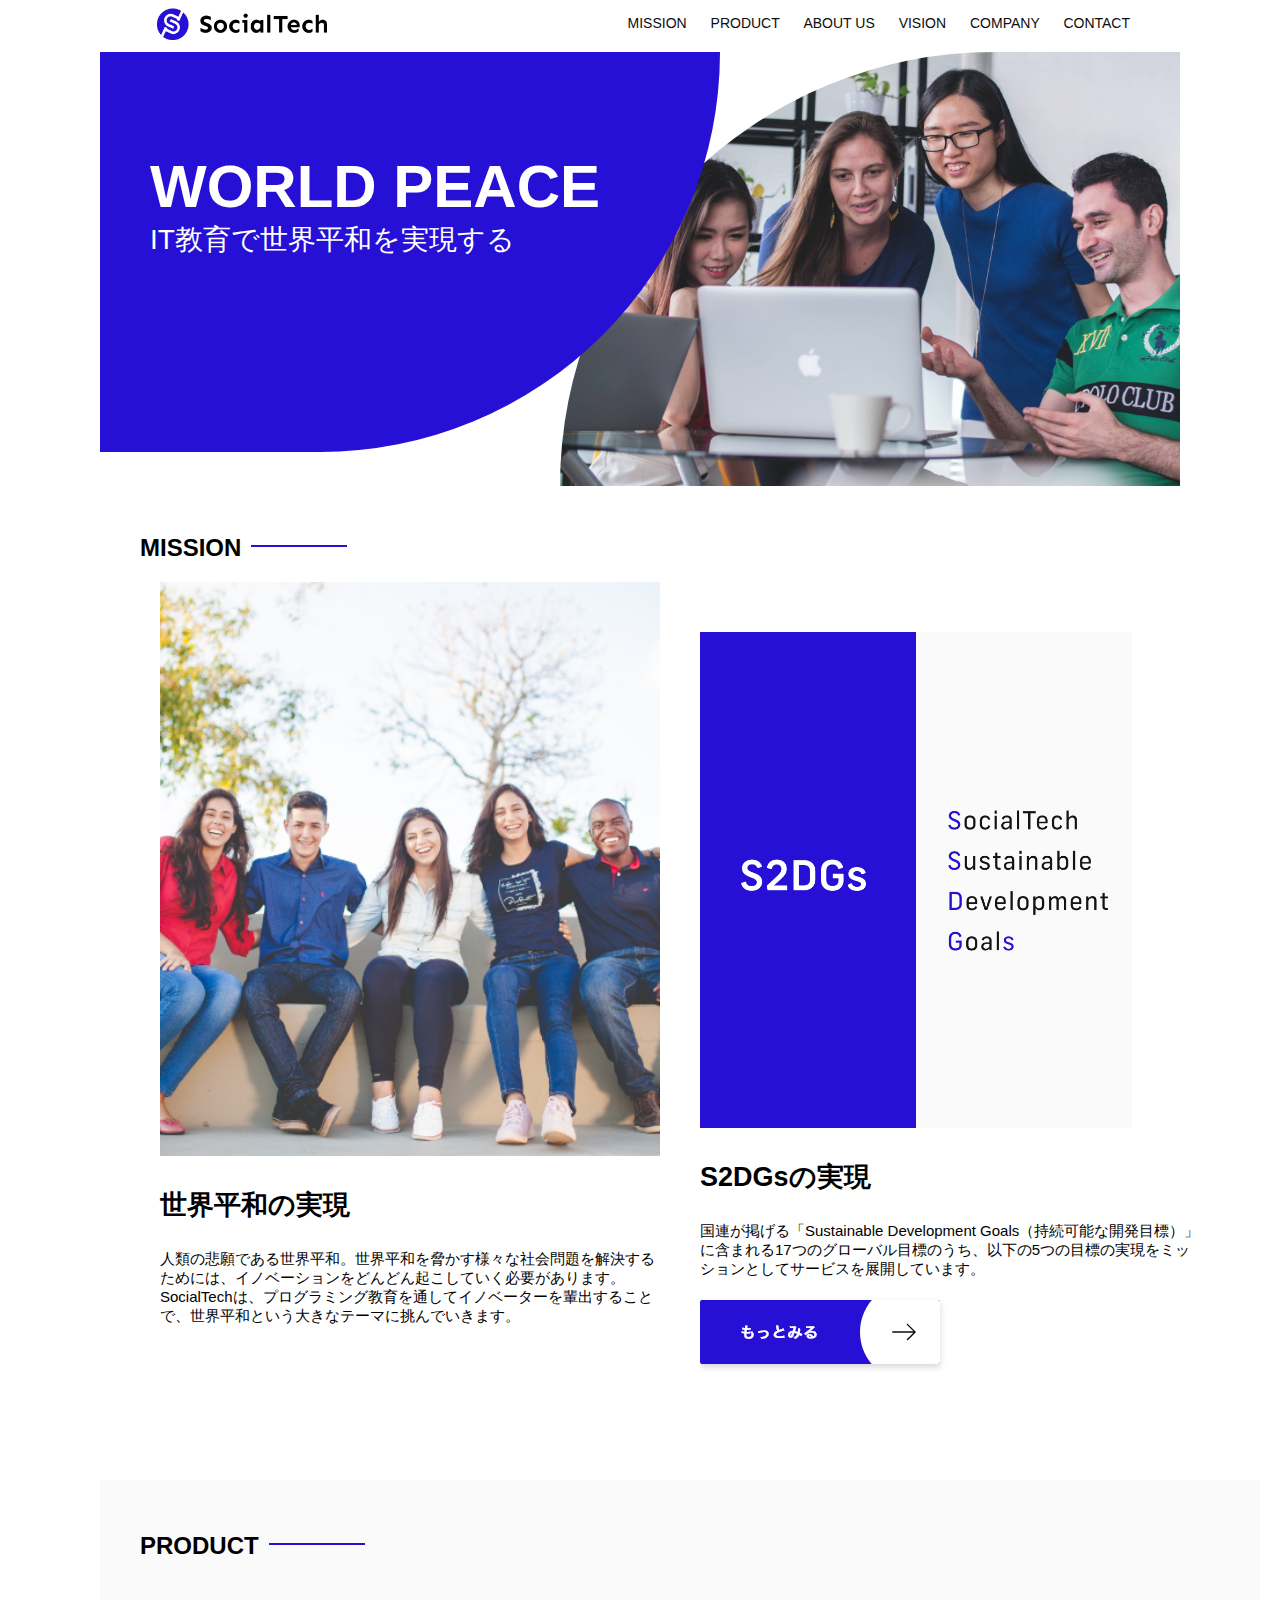
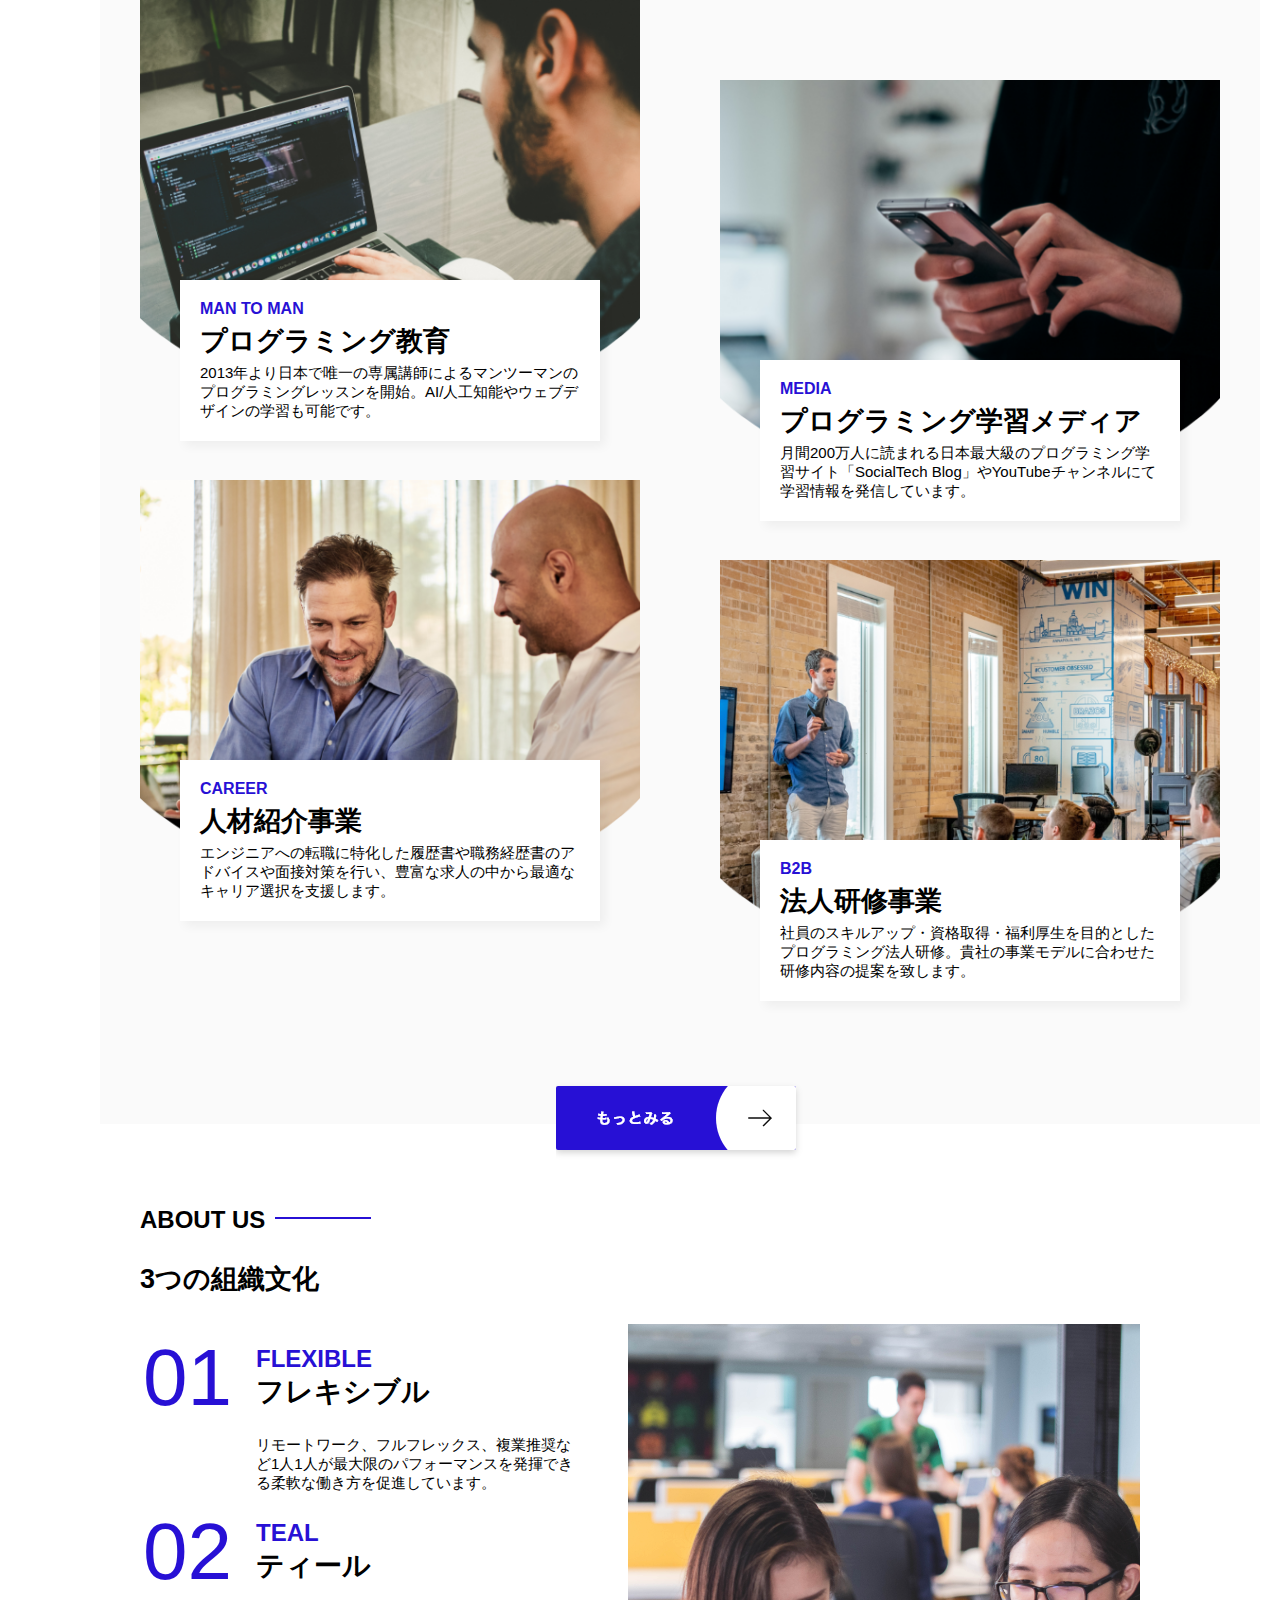
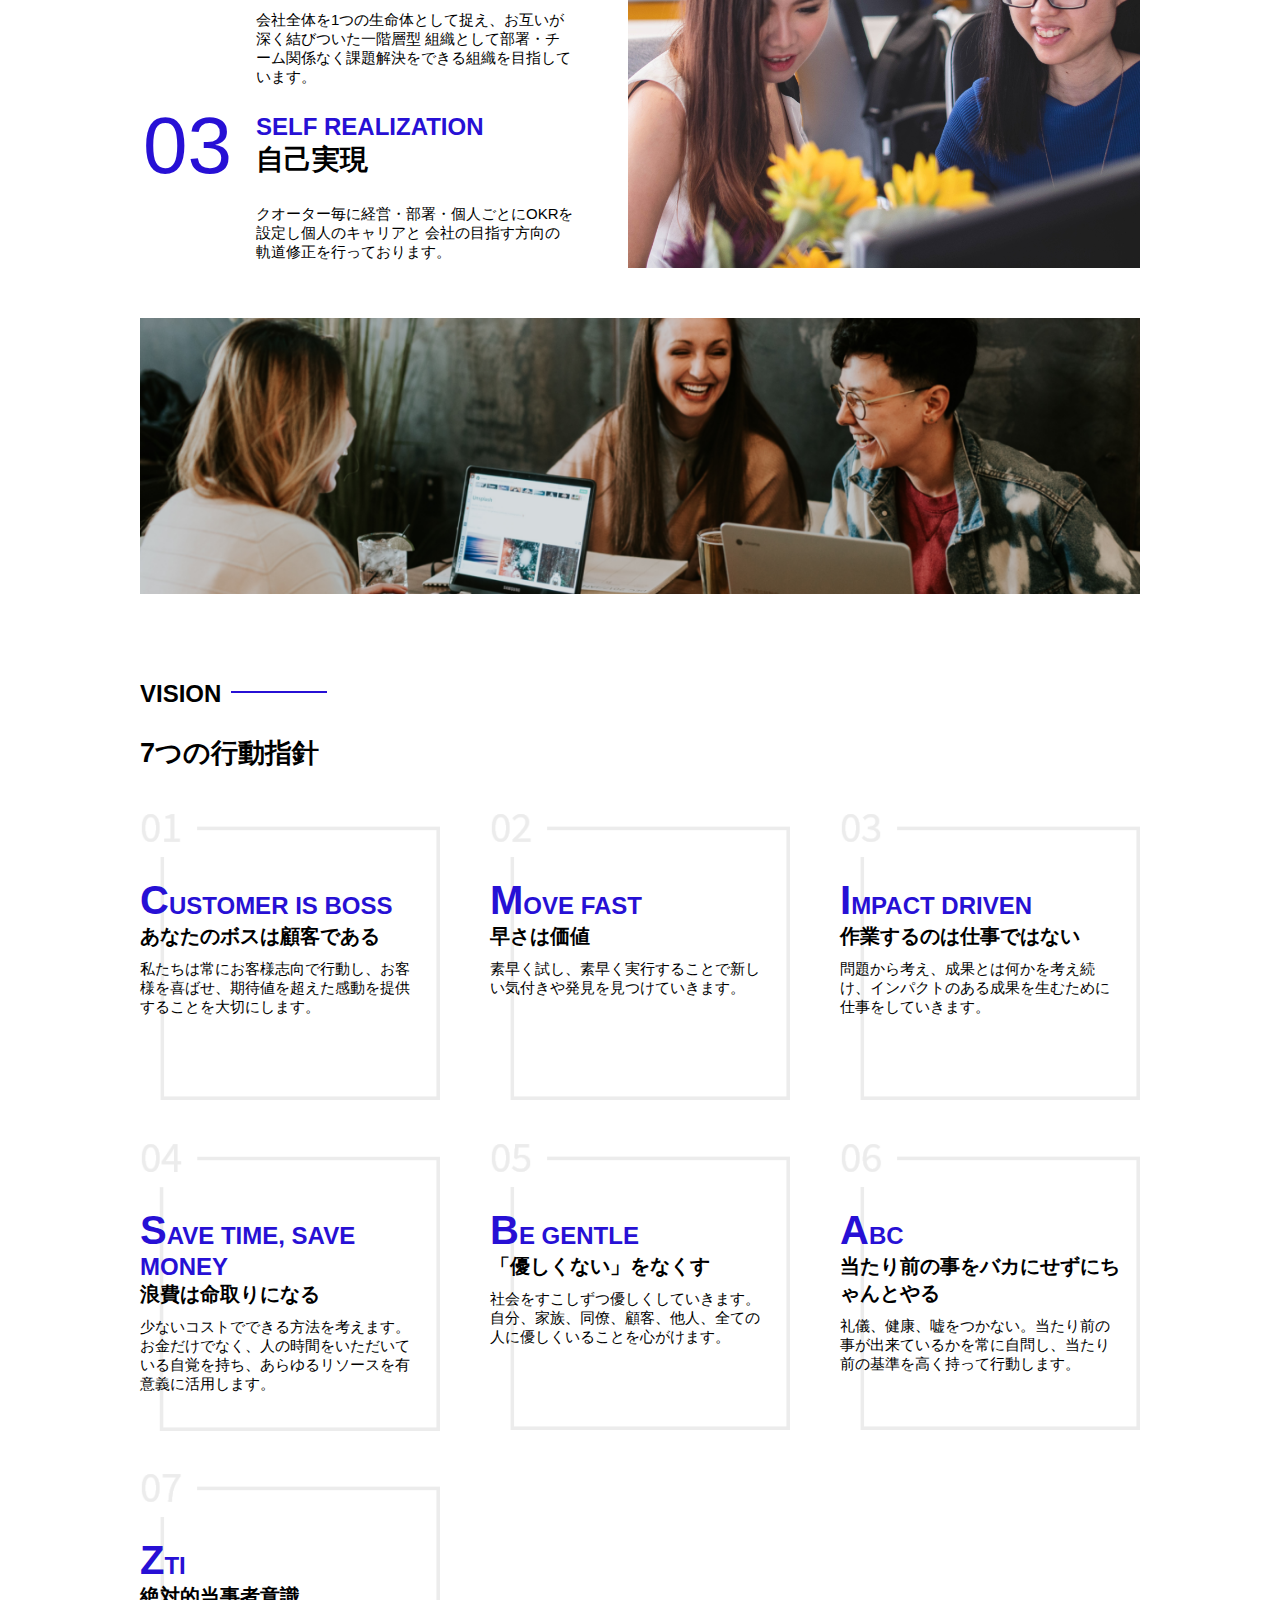
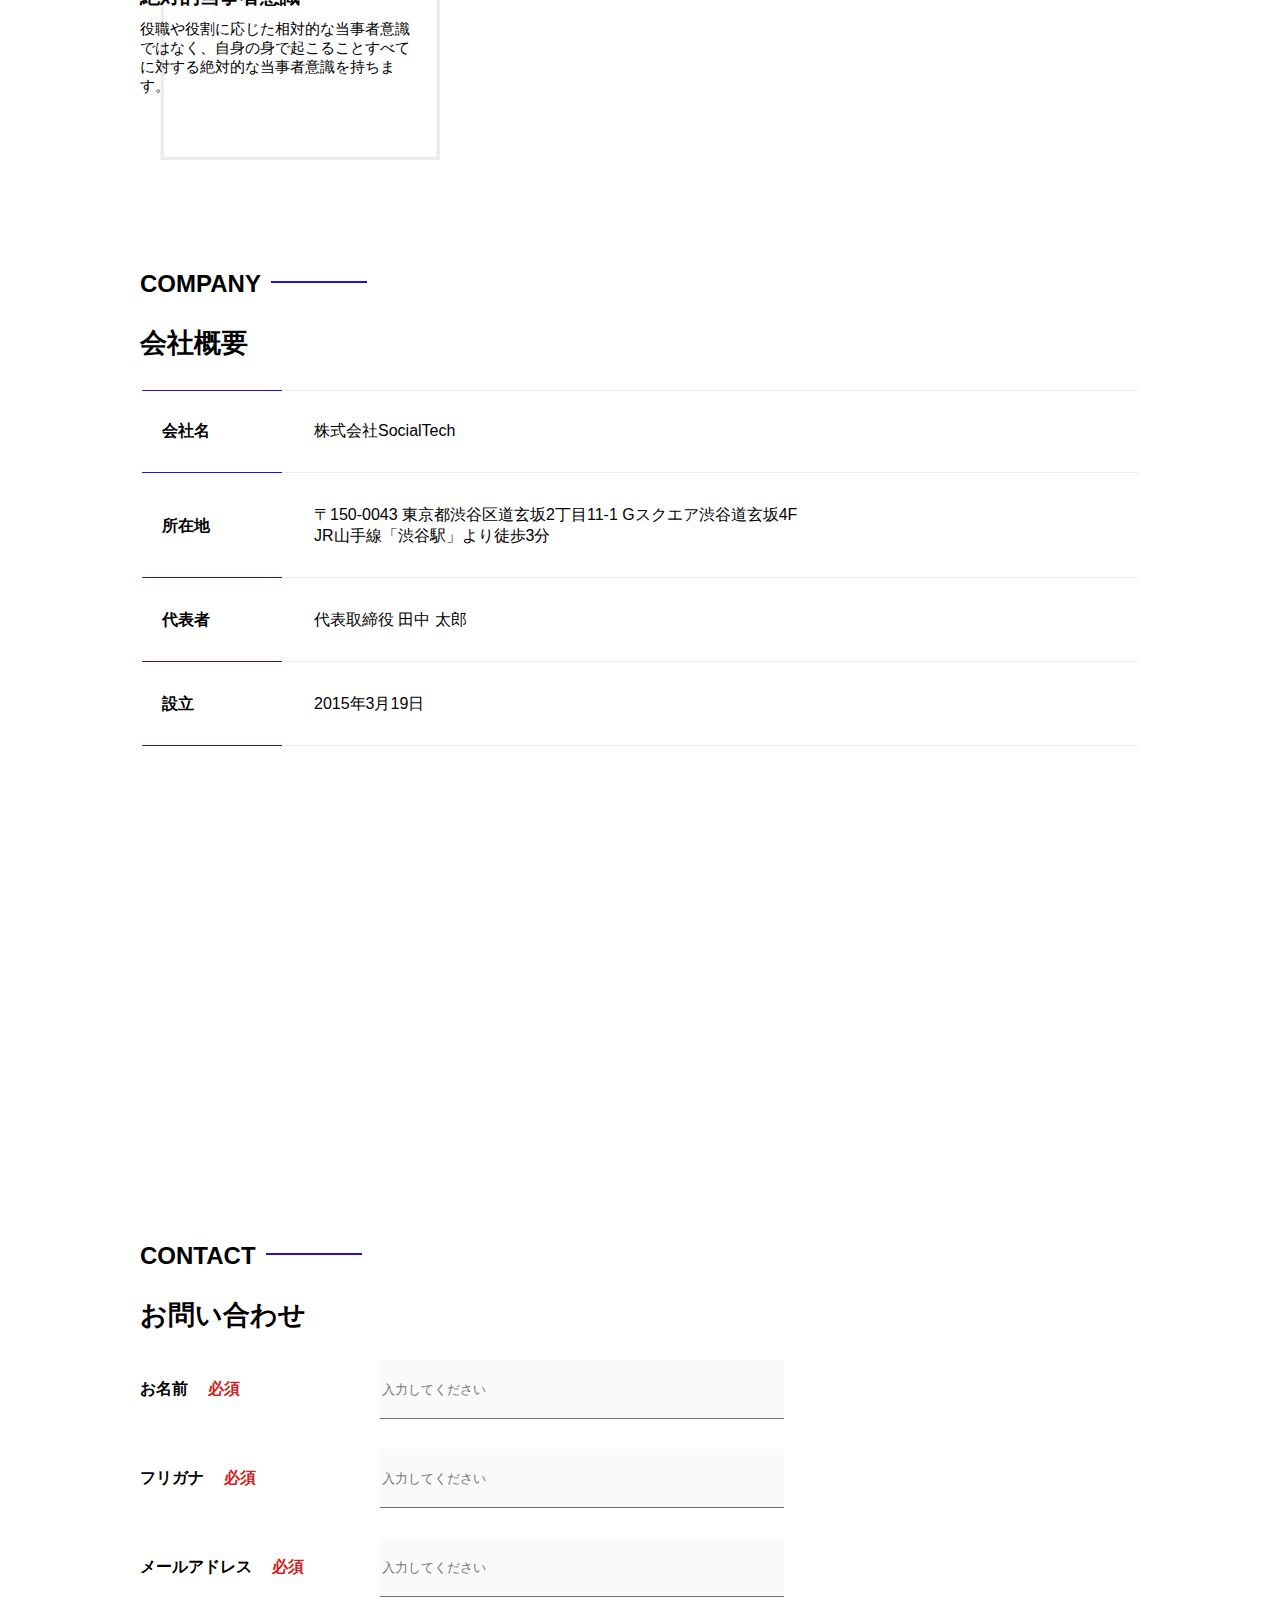
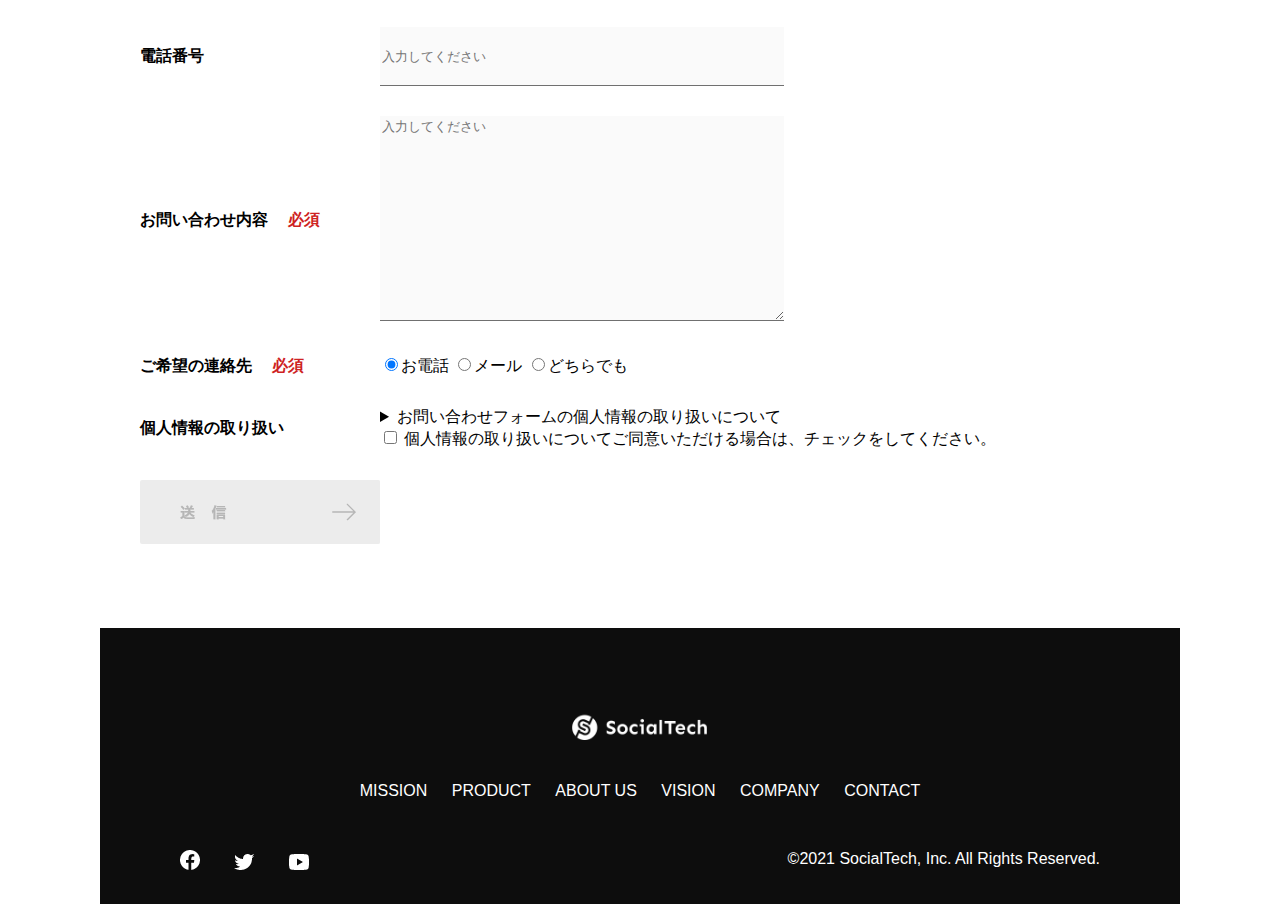
==== commit 1d08ed96: "twitterカード情報追加" ====
--- a/index.html
+++ b/index.html
@@ -6,6 +6,12 @@
     <meta charset="utf-8">
     <meta name="description" content="SocialTechはEdTech業界のリーディングカンパニーを目指します。">
     <meta name="viewport" content="width=device-width, initial-scale=1.0">
+    <meta name="twitter:card" content="summary" />
+    <meta name="twitter:site" content="@daisuke_fl0703" />
+    <meta property="og:url" content="https://papiko.site/SocialTech/" />
+    <meta property="og:title" content="SocialTech" />
+    <meta property="og:description" content="SocialTechのホームページを作成いたしました。" />
+    <meta property="og:image" content="https://papiko.site/SocialTech/images/logo.png" />
     <link rel="stylesheet" href="./style.css">
   </head>
 
--- a/style.css
+++ b/style.css
@@ -50,10 +50,15 @@
   #nav-pc>a:hover {
     color: #0d0d0d;
     text-decoration: underline;
+    color: #2710d5;
   }
 
   #nav-pc>a:active {
     color: #0d0d0d;
+  }
+
+  #nav-sp, #menu-sp {
+    display: none;
   }
 
   /* メインビジュアル*/
@@ -112,6 +117,7 @@
   /* ミッション */
   #mission {
     margin: 80px auto 80px auto;
+    padding: 0 40px;
     width: 100%;
   }
 
@@ -215,6 +221,7 @@
   /* ABOUT US */
   #aboutus {
     margin: 80px auto 80px auto;
+    padding: 0 40px;
   }
 
   /* 3つの組織文化と画像を入れる枠 */
@@ -263,6 +270,7 @@
   /* ビジョン */
   #vision {
     margin: 80px auto 80px auto;
+    padding: 0 40px;
   }
 
   /* セクション内の外枠 */
@@ -325,6 +333,7 @@
   /* 会社概要 */
   #company {
     margin: 80px auto 80px auto;
+    padding: 0 40px;
   }
 
   #company-table {
@@ -378,6 +387,7 @@
   /* お問い合わせ */
   #contact {
     margin: 80px auto 80px auto;
+    padding: 0 40px;
   }
 
   /* 外枠 */
